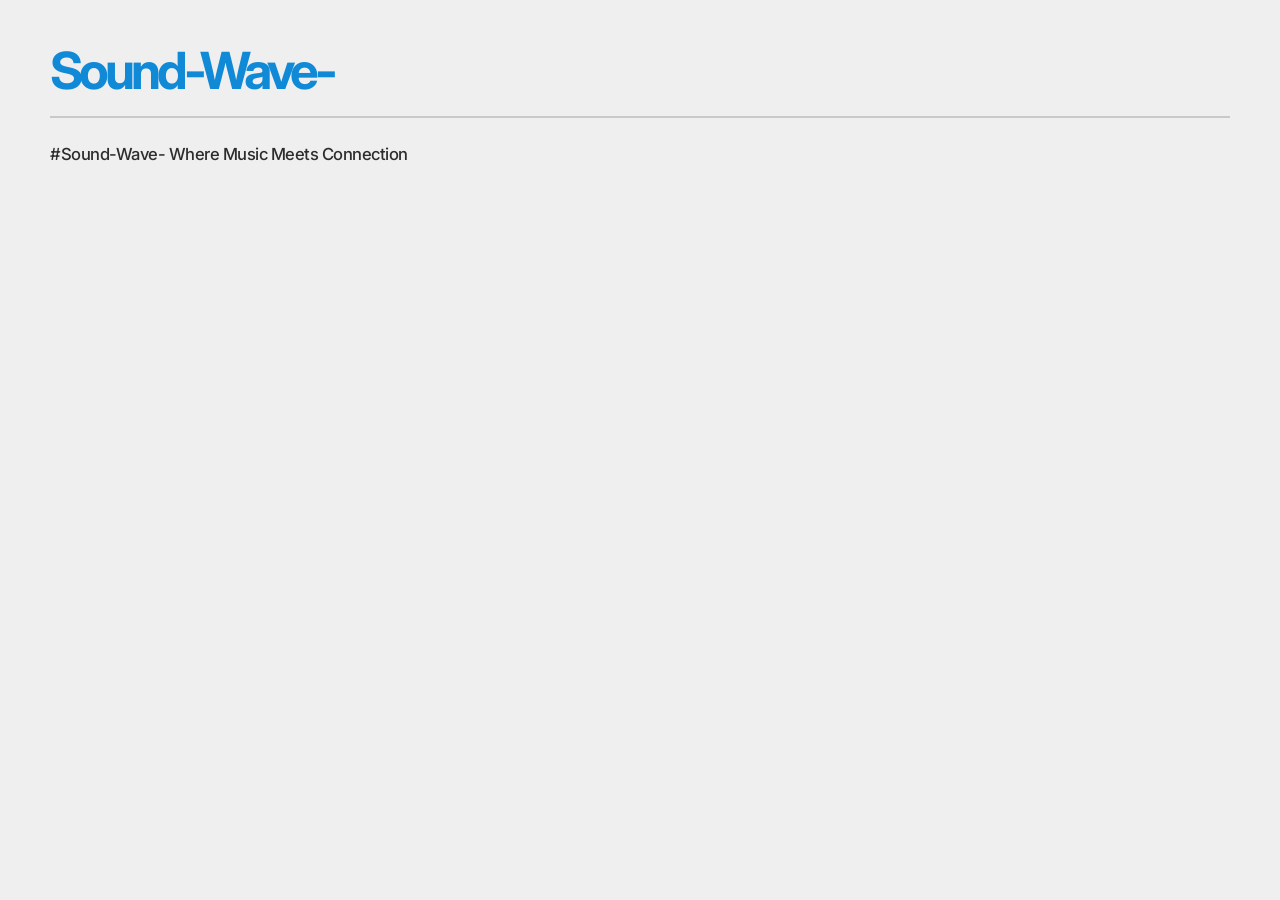
==== index.html @ d5a56439 "Initial Sound Wave site" ====
<!DOCTYPE html>
<html lang="en">
  <head>
    <meta charset="UTF-8" />
    <meta name="viewport" content="width=device-width, initial-scale=1.0" />
    <title>Sound Wave | Batches</title>
    <meta
      name="description"
      content="Sound Wave batches list."
    />
    <link rel="preconnect" href="https://fonts.googleapis.com" />
    <link rel="preconnect" href="https://fonts.gstatic.com" crossorigin />
    <link
      href="https://fonts.googleapis.com/css2?family=Inter:wght@400;500;600;700;800;900&display=swap"
      rel="stylesheet"
    />
    <link rel="stylesheet" href="styles.css" />
  </head>
  <body class="landing-body">
    <main class="landing-page">
      <h1 class="brand-title">Sound-Wave-</h1>
      <div class="brand-rule"></div>
      <p class="brand-tagline">#Sound-Wave- Where Music Meets Connection</p>
    </main>

    <script src="script.js"></script>
  </body>
</html>
---- styles.css ----
:root {
  --bg-1: #031e1d;
  --bg-2: #052b2a;
  --bg-3: #0b3634;
  --panel: rgba(10, 31, 29, 0.8);
  --panel-strong: rgba(12, 31, 31, 0.9);
  --panel-light: rgba(19, 46, 44, 0.98);
  --line: rgba(136, 177, 171, 0.16);
  --line-strong: rgba(136, 177, 171, 0.26);
  --text: #ebf6f3;
  --muted: rgba(201, 229, 224, 0.68);
  --green: #8ae6c7;
  --green-strong: #64ffc4;
  --green-soft: rgba(122, 240, 196, 0.12);
  --shadow: 0 24px 80px rgba(0, 0, 0, 0.28);
}

* {
  box-sizing: border-box;
}

html, body {
  margin: 0;
  height: 100%;
  background: #efefef;
  color: #111827;
  font-family: "Inter", sans-serif;
}

body {
  min-height: 100vh;
}

.landing-body {
  background: #efefef;
}

.landing-page {
  min-height: 100vh;
  padding: 42px 50px 0;
  background: #efefef;
}

.brand-title {
  margin: 0;
  font-size: clamp(2.3rem, 4vw, 4rem);
  line-height: 1.1;
  letter-spacing: -0.08em;
  color: #1089d6;
  font-weight: 700;
}

.brand-rule {
  margin-top: 18px;
  border-bottom: 2px solid rgba(28, 29, 30, 0.18);
  width: 100%;
}

.brand-tagline {
  margin: 26px 0 0;
  color: #2d2d2d;
  font-size: clamp(1rem, 1.3vw, 1.5rem);
  font-weight: 500;
  letter-spacing: -0.03em;
}

button, input {
  font: inherit;
}

.app-shell {
  display: grid;
  grid-template-columns: 280px 1fr;
  min-height: 100vh;
  background: linear-gradient(180deg, #04211f 0%, #08352f 100%);
}

.app-shell-no-sidebar {
  grid-template-columns: 1fr;
}

.sidebar {
  background: rgba(5, 23, 23, 0.9);
  border-right: 1px solid var(--line);
  padding: 18px 18px 24px;
}

.brand-wrap {
  display: flex;
  align-items: center;
  gap: 14px;
  padding: 10px 6px 18px;
}

.brand-mark {
  position: relative;
  width: 28px;
  height: 28px;
  border-radius: 8px;
  background: linear-gradient(135deg, rgba(122, 240, 196, 0.9), rgba(82, 208, 170, 0.8));
  box-shadow: inset 0 0 0 1px rgba(255,255,255,0.18);
}

.brand-mark::before {
  content: "";
  position: absolute;
  inset: 6px;
  border-radius: 50%;
  background: rgba(3, 30, 30, 0.8);
  box-shadow: inset 0 0 0 3px rgba(122, 240, 196, 0.9);
}

.brand-dot {
  position: absolute;
  width: 7px;
  height: 7px;
  border-radius: 50%;
  background: rgba(122, 240, 196, 0.9);
  top: 10px;
  left: 10px;
}

.brand-text {
  display: flex;
  flex-direction: column;
  gap: 1px;
}

.brand-name {
  font-size: clamp(1.3rem, 1.9vw, 2.1rem);
  font-weight: 800;
  letter-spacing: -0.08em;
  line-height: 1;
}

.brand-sub {
  color: rgba(221, 238, 235, 0.72);
  font-size: 0.64rem;
  text-transform: uppercase;
  letter-spacing: 0.2em;
}

.sidebar-nav {
  margin-top: 24px;
}

.nav-section {
  margin-bottom: 24px;
}

.nav-label,
.nav-section-label {
  color: rgba(188, 211, 208, 0.56);
  font-size: 0.7rem;
  letter-spacing: 0.26em;
  text-transform: uppercase;
  margin: 0 0 14px;
  font-weight: 700;
}

.nav-item {
  position: relative;
  display: flex;
  align-items: center;
  gap: 12px;
  width: 100%;
  padding: 12px 14px;
  border-radius: 10px;
  color: rgba(225, 239, 236, 0.75);
  text-decoration: none;
  font-weight: 600;
  margin-bottom: 8px;
}

.nav-item.active {
  background: rgba(106, 231, 190, 0.09);
  box-shadow: inset 0 0 0 1px rgba(118, 247, 193, 0.16);
  color: var(--text);
}

.nav-item.active::before {
  content: "";
  position: absolute;
  inset: 0;
  border-radius: 10px;
  background: linear-gradient(90deg, rgba(118, 247, 193, 0.1), transparent);
}

.nav-item span:not(.nav-icon) {
  position: relative;
  z-index: 1;
}

.nav-icon {
  position: relative;
  z-index: 1;
  width: 16px;
  height: 16px;
  display: inline-block;
  opacity: 0.9;
}

.dashboard-icon {
  border: 2px solid currentColor;
  border-radius: 4px;
  box-shadow: inset 0 0 0 2px rgba(255,255,255,0.04);
}

.material-icon {
  border: 2px solid currentColor;
  border-radius: 2px;
}

.material-icon::before {
  content: "";
  position: absolute;
  left: 3px;
  right: 3px;
  top: 4px;
  height: 2px;
  background: currentColor;
  box-shadow: 0 5px 0 currentColor, 0 10px 0 currentColor;
}

.timetable-icon {
  border: 2px solid currentColor;
  border-radius: 2px;
}

.timetable-icon::before,
.timetable-icon::after {
  content: "";
  position: absolute;
  background: currentColor;
  left: 3px;
  right: 3px;
  top: 3px;
  height: 2px;
  box-shadow: 0 5px 0 currentColor, 0 10px 0 currentColor;
}

.timetable-icon::after {
  left: 0;
  right: 0;
  top: 0;
  width: 2px;
  height: 16px;
  box-shadow: 6px 0 0 currentColor, 12px 0 0 currentColor;
}

.societies-icon {
  border-radius: 50%;
  border: 2px solid currentColor;
}

.societies-icon::before {
  content: "";
  position: absolute;
  inset: 4px 4px auto auto;
  width: 4px;
  height: 4px;
  border-radius: 50%;
  background: currentColor;
  box-shadow: -5px 0 0 currentColor, 0 -5px 0 currentColor, -5px -5px 0 currentColor;
}

.events-icon {
  border: 2px solid currentColor;
  border-radius: 50%;
}

.events-icon::before {
  content: "";
  position: absolute;
  width: 2px;
  height: 6px;
  background: currentColor;
  left: 7px;
  top: 1px;
  box-shadow: 0 0 0 0 currentColor;
}

.events-icon::after {
  content: "";
  position: absolute;
  width: 2px;
  height: 6px;
  background: currentColor;
  left: 8px;
  top: 8px;
  transform: rotate(45deg);
}

.nav-status {
  position: relative;
  z-index: 1;
  margin-left: auto;
  width: 9px;
  height: 9px;
  border-radius: 50%;
  background: radial-gradient(circle, #94ffcc, #67d3a8);
  box-shadow: 0 0 18px rgba(118, 247, 193, 0.8);
}

.batch-body {
  background: linear-gradient(180deg, #061f1d 0%, #0b2e2a 100%);
  color: #ebf6f3;
}

.batch-layout {
  display: grid;
  grid-template-columns: 220px minmax(0, 1.7fr) 280px;
  min-height: 100vh;
  background: linear-gradient(180deg, rgba(5, 26, 25, 0.92), rgba(7, 31, 29, 0.96));
}

.batch-sidebar {
  background: rgba(7, 29, 27, 0.88);
  border-right: 1px solid rgba(138, 230, 199, 0.16);
  padding: 18px 14px;
}

.side-nav {
  display: flex;
  flex-direction: column;
  gap: 10px;
  margin-top: 8px;
}

.nav-entry {
  display: flex;
  align-items: center;
  gap: 12px;
  padding: 12px 12px;
  border-radius: 10px;
  color: rgba(223, 239, 235, 0.72);
  text-decoration: none;
  font-weight: 600;
  font-size: 1.02rem;
}

.nav-entry.active {
  background: linear-gradient(90deg, rgba(122, 240, 196, 0.18), rgba(100, 255, 196, 0.1));
  border: 1px solid rgba(138, 230, 199, 0.22);
  color: #f2fff8;
  box-shadow: inset 0 0 0 1px rgba(138, 230, 199, 0.08);
}

.nav-icon {
  width: 18px;
  height: 18px;
  display: inline-block;
  position: relative;
  color: inherit;
}

.icon-overview,
.icon-attendance,
.icon-assignments,
.icon-announcements,
.icon-tests,
.icon-videos,
.icon-material {
  border: 2px solid currentColor;
}

.icon-overview {
  border-radius: 4px;
  background: linear-gradient(180deg, transparent 0 35%, currentColor 35% 100%);
}

.icon-attendance {
  border-radius: 4px;
}

.icon-attendance::before {
  content: "";
  position: absolute;
  inset: 3px 4px 4px 4px;
  border: 2px solid currentColor;
  border-radius: 2px;
}

.icon-assignments {
  border-radius: 3px;
}

.icon-assignments::before {
  content: "";
  position: absolute;
  left: 3px;
  right: 3px;
  top: 3px;
  height: 2px;
  background: currentColor;
  box-shadow: 0 5px 0 currentColor, 0 10px 0 currentColor;
}

.icon-announcements {
  border-radius: 4px;
}

.icon-announcements::before,
.icon-announcements::after {
  content: "";
  position: absolute;
  background: currentColor;
}

.icon-announcements::before {
  width: 2px;
  height: 10px;
  left: 6px;
  top: 4px;
}

.icon-announcements::after {
  width: 8px;
  height: 2px;
  left: 4px;
  top: 8px;
}

.icon-tests {
  border-radius: 50%;
}

.icon-tests::before {
  content: "";
  position: absolute;
  width: 7px;
  height: 7px;
  border-radius: 50%;
  top: 4px;
  left: 4px;
  border: 2px solid currentColor;
}

.icon-videos {
  border-radius: 3px;
}

.icon-videos::before {
  content: "";
  position: absolute;
  left: 4px;
  top: 4px;
  width: 0;
  height: 0;
  border-left: 8px solid currentColor;
  border-top: 5px solid transparent;
  border-bottom: 5px solid transparent;
}

.icon-material {
  border-radius: 3px;
}

.icon-material::before {
  content: "";
  position: absolute;
  left: 3px;
  right: 3px;
  top: 5px;
  height: 2px;
  background: currentColor;
  box-shadow: 0 5px 0 currentColor, 0 10px 0 currentColor;
}

.batch-main {
  padding: 18px 18px 0 18px;
}

.batch-overview-card,
.batch-schedule-card,
.panel-box {
  background: rgba(10, 31, 29, 0.82);
  border: 1px solid rgba(138, 230, 199, 0.15);
  border-radius: 14px;
  box-shadow: 0 18px 40px rgba(0, 0, 0, 0.18);
}

.batch-overview-card {
  padding: 20px 20px 10px;
  margin-bottom: 18px;
}

.batch-overview-card h1 {
  margin: 0 0 18px;
  font-size: clamp(2rem, 3vw, 3rem);
  letter-spacing: -0.06em;
  color: #f3fff9;
}

.meta-grid {
  display: grid;
  grid-template-columns: repeat(2, minmax(0, 1fr));
  gap: 22px 34px;
  padding-top: 8px;
}

.meta-item {
  display: flex;
  flex-direction: column;
  gap: 8px;
  color: rgba(217, 234, 230, 0.78);
}

.meta-item strong {
  color: #f5fff9;
  font-size: 1.05rem;
  font-weight: 600;
}

.meta-label {
  font-size: 0.8rem;
  color: rgba(176, 211, 202, 0.72);
}

.full-width {
  grid-column: 1 / -1;
}

.subject-tags {
  display: flex;
  flex-wrap: wrap;
  gap: 10px 12px;
  margin-top: 4px;
}

.subject-tags span {
  font-size: 0.68rem;
  letter-spacing: 0.12em;
  text-transform: uppercase;
  color: rgba(158, 223, 205, 0.9);
  font-weight: 700;
}

.batch-schedule-card {
  padding: 18px 20px 20px;
}

.batch-schedule-card h2 {
  margin: 0 0 18px;
  font-size: clamp(2rem, 2.4vw, 2.6rem);
  letter-spacing: -0.06em;
  color: #f3fff9;
}

.schedule-days {
  display: grid;
  grid-template-columns: repeat(7, minmax(0, 1fr));
  gap: 10px;
  margin-bottom: 18px;
  color: rgba(176, 211, 202, 0.72);
  font-size: 0.74rem;
  letter-spacing: 0.14em;
  text-transform: uppercase;
  font-weight: 700;
}

.schedule-days span {
  display: flex;
  justify-content: center;
  align-items: center;
  padding: 14px 8px;
  border-bottom: 2px solid transparent;
}

.schedule-days .active {
  color: #8ae6c7;
  border-color: #8ae6c7;
}

.schedule-grid {
  display: grid;
  grid-template-columns: repeat(5, minmax(0, 1fr));
  gap: 14px;
}

.session-card {
  background: rgba(16, 43, 40, 0.76);
  border: 1px solid rgba(138, 230, 199, 0.14);
  border-radius: 12px;
  padding: 16px 14px;
  min-height: 150px;
}

.session-subject {
  color: rgba(158, 223, 205, 0.9);
  font-size: 0.8rem;
  text-transform: uppercase;
  letter-spacing: 0.06em;
  font-weight: 700;
  margin-bottom: 10px;
}

.session-time {
  color: #eafaf4;
  font-size: 0.9rem;
  margin-bottom: 16px;
}

.teacher-badge {
  width: 34px;
  height: 34px;
  display: inline-flex;
  align-items: center;
  justify-content: center;
  border-radius: 50%;
  background: rgba(138, 230, 199, 0.18);
  color: #abefd0;
  font-weight: 700;
  font-size: 0.82rem;
  margin-right: 10px;
}

.teacher-name {
  display: inline-block;
  color: #f4fff8;
  font-weight: 600;
  font-size: 0.95rem;
}

.batch-side-panel {
  background: rgba(7, 24, 22, 0.72);
  border-left: 1px solid rgba(138, 230, 199, 0.14);
  padding: 20px 18px;
}

.panel-box {
  padding: 18px 16px;
  margin-bottom: 18px;
  background: rgba(255,255,255,0.18);
}

.panel-box h3 {
  margin: 0 0 16px;
  font-size: 1.1rem;
  color: #f2fff9;
}

.join-box {
  display: grid;
  gap: 12px;
}

.join-box p {
  margin: 0;
  color: rgba(210, 234, 228, 0.78);
  font-size: 0.9rem;
  line-height: 1.5;
}

.join-box button {
  width: 100%;
  border: 1px solid rgba(138, 230, 199, 0.2);
  background: linear-gradient(135deg, rgba(122, 240, 196, 0.2), rgba(95, 163, 138, 0.18));
  color: #eefef8;
  border-radius: 10px;
  padding: 12px 14px;
  font-weight: 700;
  font-size: 0.98rem;
  cursor: pointer;
}

.join-box button.secondary {
  background: rgba(12, 30, 27, 0.85);
}

.announcement-item {
  display: flex;
  align-items: center;
  gap: 12px;
  padding: 10px 0 8px;
  border-top: 1px solid rgba(111, 132, 150, 0.2);
}

.announcement-icon {
  width: 28px;
  height: 28px;
  border-radius: 8px;
  display: grid;
  place-items: center;
  background: rgba(79, 134, 255, 0.1);
  color: #3c6ad9;
}

.announcement-text {
  display: flex;
  flex-direction: column;
  gap: 4px;
  color: #3d536d;
}

.announcement-text strong {
  font-size: 0.78rem;
  letter-spacing: 0.04em;
}

.announcement-text span {
  font-size: 0.72rem;
  color: #68809b;
}

.view-all {
  display: inline-block;
  margin-top: 12px;
  color: #4080ff;
  text-decoration: none;
  font-weight: 700;
}

@media (max-width: 1100px) {
  .batch-layout {
    grid-template-columns: 200px 1fr;
  }

  .batch-side-panel {
    grid-column: 1 / -1;
    border-left: none;
    border-top: 1px solid rgba(90, 120, 145, 0.2);
  }
}

@media (max-width: 760px) {
  .batch-layout {
    grid-template-columns: 1fr;
  }

  .batch-sidebar {
    border-right: none;
    border-bottom: 1px solid rgba(90, 120, 145, 0.2);
  }

  .meta-grid,
  .schedule-grid {
    grid-template-columns: 1fr;
  }

  .schedule-days {
    grid-template-columns: repeat(2, minmax(0, 1fr));
  }
}

.batch-page {
  padding: 28px;
}

.batch-header {
  display: flex;
  align-items: center;
  justify-content: space-between;
  gap: 16px;
  margin-bottom: 24px;
}

.batch-header h1,
.detail-topbar h1 {
  margin: 0;
  font-size: clamp(2.2rem, 4vw, 3.4rem);
  letter-spacing: -0.07em;
}

.batch-top-actions {
  display: flex;
  gap: 12px;
}

.small-action {
  background: rgba(255, 255, 255, 0.02);
  color: var(--text);
  border: 1px solid var(--line-strong);
  border-radius: 10px;
  padding: 10px 14px;
  font-weight: 600;
  text-decoration: none;
}

.batch-grid {
  display: grid;
  grid-template-columns: repeat(3, minmax(0, 1fr));
  gap: 20px;
}

.batch-card {
  background: linear-gradient(180deg, rgba(11, 31, 31, 0.8), rgba(7, 21, 22, 0.96));
  border: 1px solid var(--line-strong);
  border-radius: 18px;
  padding: 22px 20px;
  box-shadow: var(--shadow);
  color: var(--text);
  text-decoration: none;
}

.batch-link:hover {
  transform: translateY(-2px);
  border-color: rgba(122, 240, 196, 0.28);
}

.batch-card h3 {
  margin: 0 0 10px;
  font-size: 1.35rem;
  letter-spacing: -0.04em;
}

.batch-meta {
  display: flex;
  justify-content: space-between;
  align-items: center;
  color: var(--muted);
  font-size: 0.8rem;
  letter-spacing: 0.08em;
  text-transform: uppercase;
  margin-bottom: 14px;
}

.batch-card p {
  margin: 0;
  color: var(--muted);
  line-height: 1.7;
}

.batch-pill {
  display: inline-block;
  padding: 7px 10px;
  margin-top: 16px;
  border-radius: 999px;
  background: rgba(122, 240, 196, 0.1);
  border: 1px solid rgba(122, 240, 196, 0.18);
  color: var(--green);
  font-size: 0.75rem;
  font-weight: 700;
  letter-spacing: 0.08em;
  text-transform: uppercase;
}

.batch-detail-page {
  padding: 28px;
}

.detail-topbar {
  display: flex;
  align-items: end;
  justify-content: space-between;
  gap: 16px;
  margin: 20px 0 24px;
}

.detail-eyebrow {
  margin: 0 0 8px;
  color: var(--muted);
  text-transform: uppercase;
  letter-spacing: 0.18em;
  font-size: 0.7rem;
  font-weight: 700;
}

.detail-grid {
  display: grid;
  grid-template-columns: repeat(2, minmax(0, 1fr));
  gap: 20px;
}

.detail-card {
  background: linear-gradient(180deg, rgba(11, 31, 31, 0.82), rgba(8, 22, 22, 0.96));
  border: 1px solid var(--line-strong);
  border-radius: 18px;
  padding: 22px 20px;
}

.detail-card.large {
  grid-column: span 2;
}

.detail-card h2 {
  margin: 0 0 14px;
  font-size: 1.5rem;
  letter-spacing: -0.05em;
}

.detail-card ul {
  margin: 0;
  padding-left: 1.2rem;
  color: var(--muted);
  display: grid;
  gap: 10px;
  line-height: 1.6;
}

@media (max-width: 760px) {
  .detail-grid {
    grid-template-columns: 1fr;
  }

  .detail-card.large {
    grid-column: span 1;
  }

  .detail-topbar {
    flex-direction: column;
    align-items: flex-start;
  }
  .batch-grid {
    grid-template-columns: 1fr;
  }

  .batch-header {
    flex-direction: column;
    align-items: flex-start;
  }
}

.main-panel {
  background: linear-gradient(180deg, rgba(7, 24, 23, 0.96), rgba(4, 15, 16, 0.98));
  padding: 18px 24px 30px 26px;
}

.list-panel {
  background: linear-gradient(180deg, rgba(4, 24, 22, 0.94), rgba(7, 31, 28, 0.96));
  color: #ecfdf5;
}

.topbar {
  display: grid;
  grid-template-columns: 1fr auto auto;
  align-items: center;
  gap: 14px;
  min-height: 70px;
  padding: 8px 6px 18px;
  border-bottom: 1px solid rgba(152, 190, 184, 0.12);
}

.topbar-spacer {
  min-height: 1px;
}

.header-actions {
  display: flex;
  align-items: center;
  justify-content: flex-end;
  gap: 14px;
  margin-right: 10px;
}

.header-action {
  color: rgba(228, 240, 238, 0.78);
  text-decoration: none;
  font-size: 0.9rem;
  font-weight: 500;
  padding: 8px 10px;
  border-radius: 10px;
  transition: background 0.2s ease, color 0.2s ease;
}

.header-action:hover {
  background: rgba(122, 240, 196, 0.08);
  color: var(--text);
}

.search-box {
  display: flex;
  align-items: center;
  justify-content: space-between;
  gap: 12px;
  width: min(100%, 400px);
  justify-self: end;
  padding: 12px 16px;
  border: 1px solid var(--line-strong);
  border-radius: 12px;
  background: rgba(8, 29, 28, 0.7);
  color: rgba(214, 231, 228, 0.7);
  font-size: 0.92rem;
}

.search-icon {
  font-size: 1.1rem;
  color: rgba(214, 231, 228, 0.8);
}

.search-box kbd {
  display: inline-flex;
  align-items: center;
  justify-content: center;
  min-width: 24px;
  height: 24px;
  padding: 0 7px;
  border-radius: 6px;
  border: 1px solid var(--line-strong);
  background: rgba(255,255,255,0.02);
  color: rgba(214, 231, 228, 0.7);
  font-size: 0.75rem;
  font-weight: 700;
}

.list-panel .search-box {
  background: rgba(255, 255, 255, 0.08);
  border: 1px solid rgba(138, 230, 199, 0.22);
  color: rgba(224, 245, 238, 0.8);
}

.list-panel .search-box kbd {
  background: rgba(255, 255, 255, 0.08);
  color: rgba(224, 245, 238, 0.8);
}

.list-panel .header-action {
  color: rgba(228, 244, 240, 0.85);
}

.list-panel .header-action:hover {
  color: #f3fff9;
  background: rgba(122, 240, 196, 0.08);
}

.batch-list-shell {
  padding-top: 18px;
}

.list-header-row {
  display: flex;
  align-items: center;
  justify-content: space-between;
  gap: 16px;
  margin-bottom: 14px;
  padding-right: 8px;
}

.list-header-row h2 {
  margin: 0;
  font-size: clamp(2.1rem, 2.5vw, 3rem);
  letter-spacing: -0.08em;
  color: #f3fff9;
}

.search-wrap {
  position: relative;
  width: min(100%, 310px);
}

.search-wrap input {
  width: 100%;
  min-height: 42px;
  border-radius: 10px;
  border: 1px solid rgba(138, 230, 199, 0.22);
  background: rgba(255,255,255,0.08);
  color: rgba(236, 252, 245, 0.9);
  padding: 0 42px 0 14px;
  font-size: 0.95rem;
}

.search-wrap input::placeholder {
  color: rgba(202, 230, 222, 0.8);
}

.mini-search {
  position: absolute;
  right: 12px;
  top: 50%;
  transform: translateY(-50%);
  color: #7288a1;
  font-size: 1.2rem;
}

.toggle-tabs {
  display: inline-flex;
  align-items: center;
  gap: 18px;
  margin-bottom: 18px;
  padding-bottom: 6px;
  border-bottom: 1px solid rgba(138, 230, 199, 0.2);
}

.tab {
  border: none;
  background: transparent;
  color: rgba(213, 236, 229, 0.72);
  font-size: 0.96rem;
  padding: 0 0 10px;
  position: relative;
  cursor: pointer;
  font-weight: 500;
}

.tab.active {
  color: #8ae6c7;
  font-weight: 700;
}

.tab.active::after {
  content: "";
  position: absolute;
  left: 0;
  right: 0;
  bottom: -7px;
  height: 3px;
  border-radius: 999px;
  background: #8ae6c7;
}

.batch-list-card {
  width: min(100%, 470px);
  min-height: 260px;
  background: rgba(10, 31, 29, 0.78);
  border: 1px solid rgba(138, 230, 199, 0.18);
  border-radius: 12px;
  padding: 18px 18px 16px;
  box-shadow: 0 10px 32px rgba(0, 0, 0, 0.12);
}

.batch-list-link {
  display: block;
  text-decoration: none;
  color: inherit;
  transition: transform 0.2s ease, border-color 0.2s ease, box-shadow 0.2s ease;
}

.batch-list-link:hover {
  transform: translateY(-1px);
  border-color: rgba(138, 230, 199, 0.35);
  box-shadow: 0 14px 36px rgba(0, 0, 0, 0.18);
}

.batch-list-card h3 {
  margin: 0;
  color: #f3fff9;
  font-size: clamp(1.7rem, 2.2vw, 2.5rem);
  letter-spacing: -0.07em;
  line-height: 1.18;
}

.batch-sub,
.batch-code {
  margin: 0;
  color: rgba(206, 224, 218, 0.8);
}

.batch-sub {
  margin-top: 10px;
  font-size: 0.9rem;
  text-transform: uppercase;
  letter-spacing: 0.05em;
}

.batch-code {
  margin-top: 8px;
  font-size: 1rem;
}

.batch-tags {
  display: flex;
  flex-wrap: wrap;
  gap: 8px 10px;
  margin-top: 16px;
}

.batch-tags span {
  background: rgba(122, 240, 196, 0.04);
  border: 1px solid rgba(138, 230, 199, 0.4);
  color: #b9f2dc;
  border-radius: 999px;
  padding: 5px 10px;
  font-size: 0.7rem;
  line-height: 1.4;
}

.batch-foot {
  margin-top: 24px;
  display: flex;
  align-items: center;
}

.avatar-stack {
  display: inline-flex;
  align-items: center;
}

.avatar {
  width: 38px;
  height: 38px;
  border-radius: 50%;
  display: grid;
  place-items: center;
  font-size: 0.7rem;
  font-weight: 800;
  color: white;
  border: 2px solid rgba(255,255,255,0.8);
}

.avatar-main {
  background: linear-gradient(135deg, #1d64d4, #2d8ae7);
  z-index: 1;
}

.avatar-badge {
  width: 30px;
  height: 30px;
  background: linear-gradient(135deg, #0c7fe8, #2244cf);
  position: relative;
  left: -8px;
  font-size: 0.62rem;
}

.data-footer {
  display: flex;
  align-items: center;
  justify-content: space-between;
  gap: 14px;
  margin-top: 28px;
  color: #5b728d;
}

.rows-wrap {
  display: inline-flex;
  align-items: center;
  gap: 10px;
}

.rows-wrap select {
  border: 1px solid rgba(138, 230, 199, 0.22);
  background: rgba(255,255,255,0.08);
  color: rgba(236, 252, 245, 0.9);
  border-radius: 8px;
  padding: 8px 12px;
}

.pager {
  display: flex;
  align-items: center;
  gap: 16px;
  margin-left: auto;
}

.pager-controls {
  display: flex;
  align-items: center;
  gap: 8px;
}

.pager-controls button {
  border: 1px solid rgba(138, 230, 199, 0.22);
  background: rgba(255,255,255,0.08);
  color: rgba(227, 246, 239, 0.8);
  border-radius: 8px;
  min-height: 38px;
  padding: 8px 12px;
  font-weight: 600;
}

.page-current-btn {
  background: linear-gradient(135deg, #2469e9, #2457d8) !important;
  color: white !important;
  border-color: #2e66d9 !important;
}

.quick-button {
  width: 38px;
  height: 38px;
  border-radius: 10px;
  border: 1px solid var(--line-strong);
  background: rgba(10, 32, 32, 0.8);
  color: rgba(234, 249, 246, 0.9);
  cursor: pointer;
}

.star-icon {
  font-size: 1.2rem;
}

.hero-panel {
  position: relative;
  display: grid;
  grid-template-columns: 1.5fr 0.75fr;
  gap: 2rem;
  min-height: 410px;
  margin-top: 28px;
  padding: 32px 30px 22px 32px;
  border-radius: 24px;
  background: linear-gradient(135deg, rgba(21, 56, 52, 0.82), rgba(11, 35, 33, 0.9));
  border: 1px solid rgba(145, 201, 194, 0.12);
  overflow: hidden;
}

.hero-panel::before {
  content: "";
  position: absolute;
  inset: 0;
  background: radial-gradient(circle at 20% 10%, rgba(117, 245, 197, 0.08), transparent 30%);
}

.hero-copy,
.hero-visual {
  position: relative;
  z-index: 1;
}

.hero-copy {
  display: flex;
  flex-direction: column;
  justify-content: center;
  padding-top: 10px;
}

.hero-copy h1 {
  margin: 0;
  font-size: clamp(3.2rem, 5vw, 6.3rem);
  line-height: 0.96;
  letter-spacing: -0.09em;
  font-weight: 800;
  max-width: 760px;
  color: rgba(246, 251, 249, 0.96);
}

.hero-copy h1 span {
  color: var(--green);
}

.hero-copy p {
  max-width: 770px;
  margin-top: 22px;
  color: var(--muted);
  font-size: 1.12rem;
  line-height: 1.6;
}

.cta-row {
  display: flex;
  gap: 18px;
  margin-top: 30px;
  flex-wrap: wrap;
}

.primary-btn,
.secondary-btn {
  border: none;
  border-radius: 12px;
  padding: 18px 24px;
  font-weight: 700;
  font-size: 1.05rem;
  cursor: pointer;
}

.primary-btn {
  background: linear-gradient(135deg, #8ce6ca, #6ce3c0);
  color: rgba(4, 29, 28, 0.9);
  box-shadow: 0 16px 28px rgba(107, 232, 192, 0.22);
}

.secondary-btn {
  background: rgba(255,255,255,0.02);
  color: rgba(239, 249, 247, 0.96);
  border: 1px solid rgba(180, 214, 209, 0.2);
}

.hero-visual {
  position: relative;
  display: flex;
  align-items: center;
  justify-content: center;
  min-height: 280px;
}

.orbital-ring {
  position: absolute;
  border: 2px solid rgba(128, 240, 203, 0.24);
  border-radius: 50%;
}

.ring-1 {
  width: 340px;
  height: 340px;
}

.ring-2 {
  width: 260px;
  height: 260px;
}

.ring-3 {
  width: 180px;
  height: 180px;
}

.orb-letter {
  position: relative;
  display: grid;
  place-items: center;
  width: 180px;
  height: 180px;
  border-radius: 50%;
  background: rgba(14, 44, 41, 0.18);
  color: rgba(130, 247, 202, 0.9);
  font-size: 9rem;
  font-weight: 700;
  letter-spacing: -0.08em;
  border: 2px solid rgba(128, 240, 203, 0.18);
  box-shadow: inset 0 0 0 16px rgba(0,0,0,0.08);
}

.spark {
  position: absolute;
  font-size: 1.8rem;
  color: rgba(136, 248, 206, 0.9);
  transform: translate(0, -18px);
}

.spark-1 {
  top: 36px;
  right: 76px;
}

.visual-label,
.visual-bottom {
  position: absolute;
  text-transform: uppercase;
  letter-spacing: 0.2em;
  color: rgba(207, 230, 224, 0.7);
  font-size: 0.68rem;
  font-weight: 700;
}

.visual-label {
  top: 28px;
  right: 8px;
}

.visual-bottom {
  bottom: 16px;
  left: 50%;
  transform: translateX(-50%);
}

.stats-grid {
  display: grid;
  grid-template-columns: repeat(4, minmax(0, 1fr));
  gap: 18px;
  margin-top: 26px;
}

.stat-card {
  display: flex;
  flex-direction: column;
  justify-content: center;
  min-height: 138px;
  padding: 18px 18px 16px;
  border-radius: 16px;
  background: linear-gradient(180deg, rgba(11, 31, 31, 0.82), rgba(6, 20, 21, 0.95));
  border: 1px solid rgba(130, 167, 162, 0.12);
  box-shadow: inset 0 0 0 1px rgba(122, 240, 196, 0.03);
}

.stat-number {
  font-size: clamp(2.5rem, 3vw, 3.8rem);
  line-height: 1;
  font-weight: 800;
  letter-spacing: -0.08em;
  color: var(--green-strong);
  margin-bottom: 10px;
}

.stat-label {
  text-transform: uppercase;
  color: rgba(204, 226, 223, 0.72);
  letter-spacing: 0.14em;
  font-size: 0.72rem;
  line-height: 1.4;
}

@media (max-width: 1100px) {
  .app-shell {
    grid-template-columns: 1fr;
  }

  .sidebar {
    border-right: none;
    border-bottom: 1px solid var(--line);
  }

  .main-panel {
    padding-top: 12px;
  }
}

@media (max-width: 760px) {
  .topbar {
    grid-template-columns: 1fr;
    gap: 10px;
  }

  .search-box {
    width: 100%;
    justify-self: stretch;
  }

  .hero-panel {
    grid-template-columns: 1fr;
    padding: 24px 18px 18px;
  }

  .hero-copy h1 {
    font-size: clamp(2.6rem, 12vw, 4.6rem);
  }

  .stats-grid {
    grid-template-columns: repeat(2, minmax(0, 1fr));
  }
}

@media (max-width: 500px) {
  .stats-grid {
    grid-template-columns: 1fr;
  }

  .sidebar {
    padding: 14px 12px 20px;
  }

  .main-panel {
    padding: 12px 12px 22px;
  }

  .brand-name {
    font-size: 1.1rem;
  }

  .nav-item {
    padding: 10px 12px;
  }
}
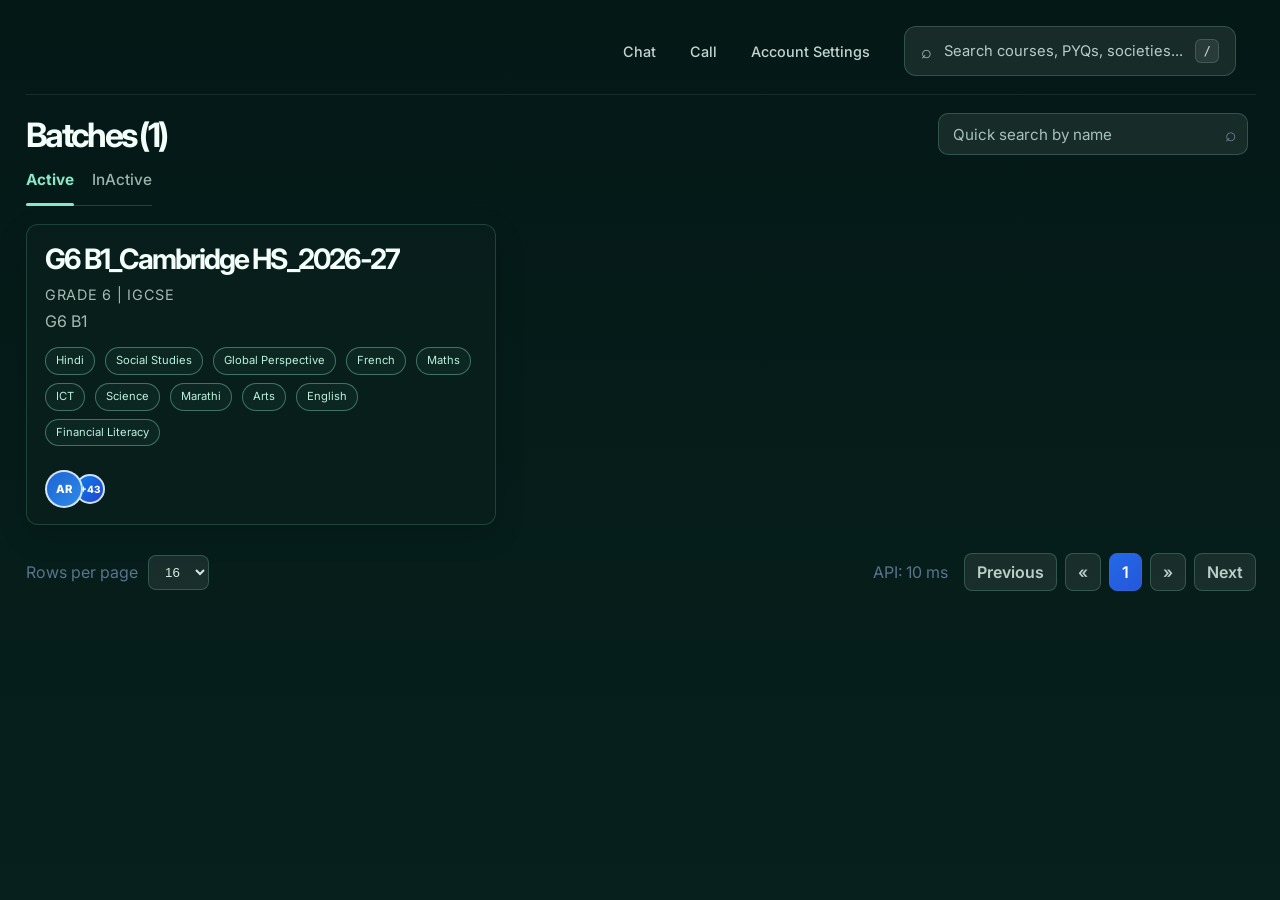
==== commit 999e02f1: "Restore green batch list homepage" ====
--- a/index.html
+++ b/index.html
@@ -16,12 +16,88 @@
     />
     <link rel="stylesheet" href="styles.css" />
   </head>
-  <body class="landing-body">
-    <main class="landing-page">
-      <h1 class="brand-title">Sound-Wave-</h1>
-      <div class="brand-rule"></div>
-      <p class="brand-tagline">#Sound-Wave- Where Music Meets Connection</p>
-    </main>
+  <body>
+    <div class="app-shell app-shell-no-sidebar">
+      <main class="main-panel list-panel">
+        <header class="topbar list-topbar">
+          <nav class="header-actions" aria-label="Primary actions">
+            <a href="#" class="header-action">Chat</a>
+            <a href="#" class="header-action">Call</a>
+            <a href="#" class="header-action">Account Settings</a>
+          </nav>
+
+          <div class="search-box">
+            <span class="search-icon" aria-hidden="true">⌕</span>
+            <span>Search courses, PYQs, societies...</span>
+            <kbd>/</kbd>
+          </div>
+        </header>
+
+        <section class="batch-list-shell" aria-label="Batch listing">
+          <div class="list-header-row">
+            <h2>Batches (1)</h2>
+            <div class="search-wrap">
+              <input type="text" aria-label="Quick search by name" placeholder="Quick search by name" />
+              <span class="mini-search">⌕</span>
+            </div>
+          </div>
+
+          <div class="toggle-tabs" aria-label="Batch status filters">
+            <button class="tab active" type="button">Active</button>
+            <button class="tab" type="button">InActive</button>
+          </div>
+
+          <a class="batch-list-card batch-list-link" href="batch.html" aria-label="Open batch G6 B1 Cambridge HS 2026-27">
+            <h3>G6 B1_Cambridge HS_2026-27</h3>
+            <p class="batch-sub">GRADE 6 | IGCSE</p>
+            <p class="batch-code">G6 B1</p>
+
+            <div class="batch-tags">
+              <span>Hindi</span>
+              <span>Social Studies</span>
+              <span>Global Perspective</span>
+              <span>French</span>
+              <span>Maths</span>
+              <span>ICT</span>
+              <span>Science</span>
+              <span>Marathi</span>
+              <span>Arts</span>
+              <span>English</span>
+              <span>Financial Literacy</span>
+            </div>
+
+            <div class="batch-foot">
+              <div class="avatar-stack">
+                <div class="avatar avatar-main">AR</div>
+                <div class="avatar avatar-badge">+43</div>
+              </div>
+            </div>
+          </a>
+
+          <div class="data-footer">
+            <div class="rows-wrap">
+              <span>Rows per page</span>
+              <select aria-label="Rows per page">
+                <option selected>16</option>
+                <option>32</option>
+                <option>64</option>
+              </select>
+            </div>
+
+            <div class="pager">
+              <span>API: 10 ms</span>
+              <div class="pager-controls">
+                <button type="button">Previous</button>
+                <button type="button" class="pager-arrow">«</button>
+                <button type="button" class="page-current-btn">1</button>
+                <button type="button" class="pager-arrow">»</button>
+                <button type="button">Next</button>
+              </div>
+            </div>
+          </div>
+        </section>
+      </main>
+    </div>
 
     <script src="script.js"></script>
   </body>
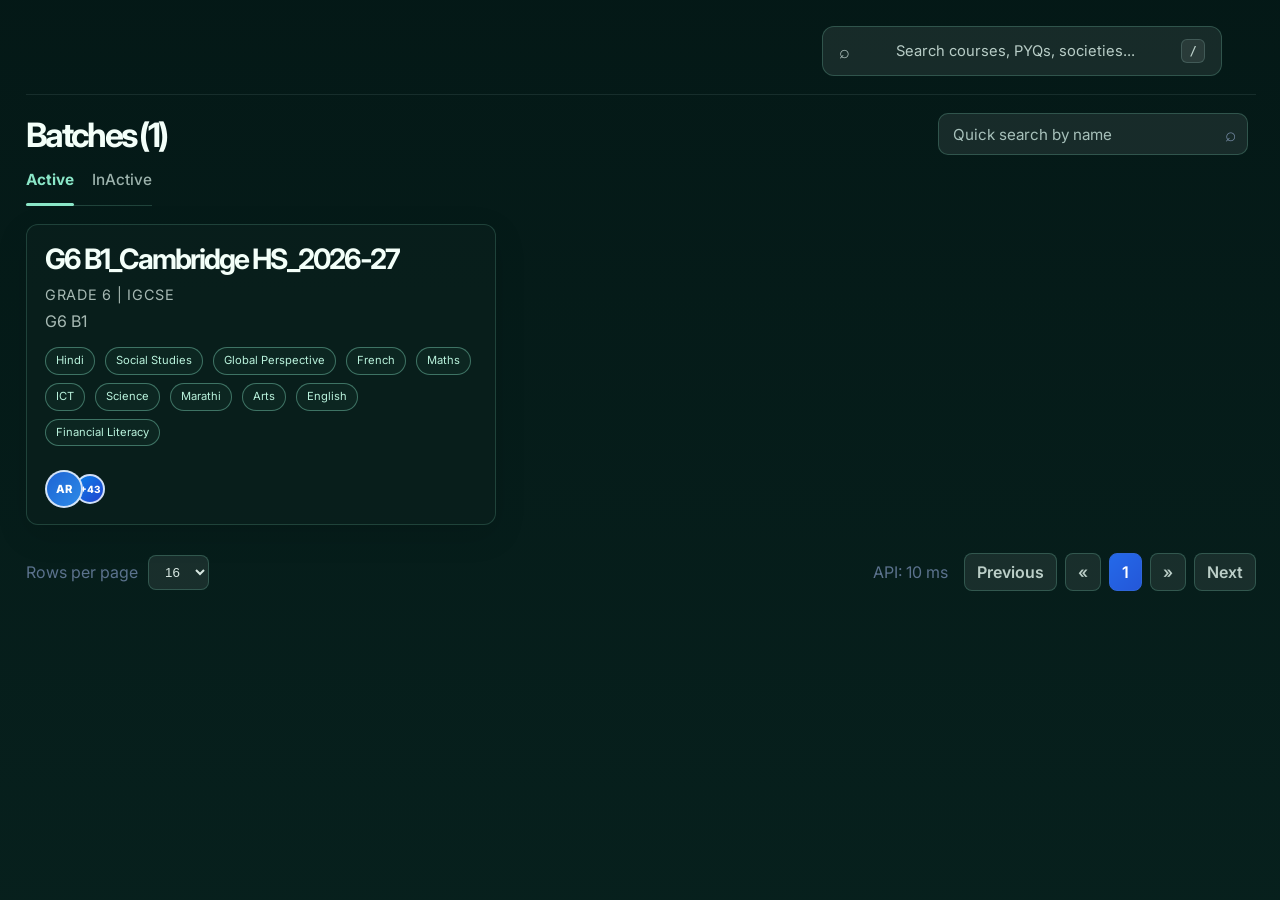
==== commit df51702e: "Hide action links on homepage" ====
--- a/index.html
+++ b/index.html
@@ -20,12 +20,6 @@
     <div class="app-shell app-shell-no-sidebar">
       <main class="main-panel list-panel">
         <header class="topbar list-topbar">
-          <nav class="header-actions" aria-label="Primary actions">
-            <a href="#" class="header-action">Chat</a>
-            <a href="#" class="header-action">Call</a>
-            <a href="#" class="header-action">Account Settings</a>
-          </nav>
-
           <div class="search-box">
             <span class="search-icon" aria-hidden="true">⌕</span>
             <span>Search courses, PYQs, societies...</span>
--- a/styles.css
+++ b/styles.css
@@ -471,6 +471,61 @@
   padding: 18px 18px 0 18px;
 }
 
+.batch-back-link {
+  display: inline-block;
+  margin-bottom: 14px;
+}
+
+.section-content-card {
+  min-height: 360px;
+}
+
+.section-content-card h1 {
+  margin: 0 0 8px;
+  color: #f3fff9;
+  font-size: clamp(1.7rem, 2.4vw, 2.4rem);
+}
+
+.section-context {
+  margin: 0 0 24px;
+  color: rgba(206, 224, 218, 0.8);
+}
+
+.section-empty-state {
+  min-height: 200px;
+  display: grid;
+  align-content: center;
+  justify-items: center;
+  gap: 8px;
+  padding: 24px;
+  border: 1px dashed rgba(138, 230, 199, 0.28);
+  border-radius: 10px;
+  color: rgba(201, 229, 224, 0.72);
+  text-align: center;
+}
+
+.section-empty-state strong {
+  color: #ebf6f3;
+}
+
+.announcement-card {
+  padding: 18px;
+  border: 1px solid rgba(138, 230, 199, 0.18);
+  border-radius: 10px;
+  background: rgba(138, 230, 199, 0.04);
+}
+
+.announcement-card h2 {
+  margin: 0 0 8px;
+  font-size: 1rem;
+  color: #f3fff9;
+}
+
+.announcement-card p {
+  margin: 0;
+  color: rgba(206, 224, 218, 0.8);
+}
+
 .batch-overview-card,
 .batch-schedule-card,
 .panel-box {
@@ -1527,3 +1582,62 @@
     padding: 10px 12px;
   }
 }
+
+.admin-password-dialog {
+  width: min(420px, calc(100vw - 32px));
+  padding: 24px;
+  color: #ebf6f3;
+  background: #092522;
+  border: 1px solid rgba(138, 230, 199, 0.3);
+  border-radius: 12px;
+  box-shadow: 0 24px 80px rgba(0, 0, 0, 0.45);
+}
+
+.admin-password-dialog::backdrop {
+  background: rgba(0, 12, 11, 0.72);
+}
+
+.admin-password-form {
+  display: grid;
+  gap: 14px;
+}
+
+.admin-password-form h2 {
+  margin: 0;
+  font-size: 1.25rem;
+}
+
+.admin-password-form label {
+  color: rgba(201, 229, 224, 0.85);
+  font-size: 0.9rem;
+}
+
+.admin-password-form input {
+  width: 100%;
+  padding: 11px 12px;
+  color: #ebf6f3;
+  background: rgba(0, 0, 0, 0.2);
+  border: 1px solid rgba(136, 177, 171, 0.35);
+  border-radius: 7px;
+}
+
+.admin-password-status {
+  margin: 0;
+  color: rgba(201, 229, 224, 0.72);
+  font-size: 0.85rem;
+}
+
+.admin-password-actions {
+  display: flex;
+  justify-content: flex-end;
+  gap: 10px;
+}
+
+.admin-password-actions button {
+  padding: 9px 13px;
+  color: #ebf6f3;
+  background: rgba(138, 230, 199, 0.1);
+  border: 1px solid rgba(138, 230, 199, 0.3);
+  border-radius: 7px;
+  cursor: pointer;
+}
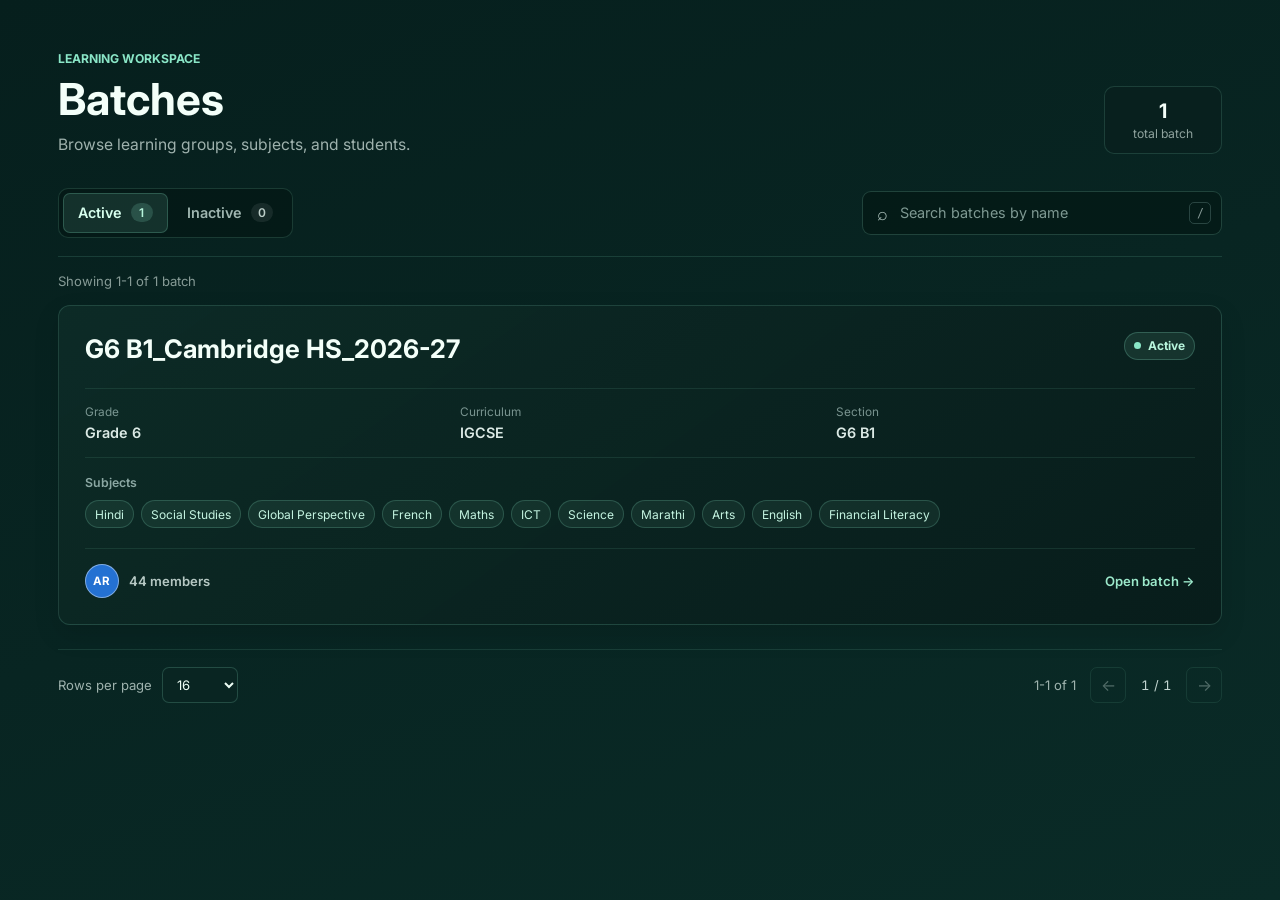
==== commit 73b0039a: "Improve batches dashboard experience" ====
--- a/index.html
+++ b/index.html
@@ -18,81 +18,110 @@
   </head>
   <body>
     <div class="app-shell app-shell-no-sidebar">
-      <main class="main-panel list-panel">
-        <header class="topbar list-topbar">
-          <div class="search-box">
-            <span class="search-icon" aria-hidden="true">⌕</span>
-            <span>Search courses, PYQs, societies...</span>
-            <kbd>/</kbd>
-          </div>
-        </header>
+      <main class="main-panel list-panel batches-page">
+        <section class="batch-list-shell" aria-labelledby="batches-title" data-batches-page>
+          <header class="batches-heading">
+            <div class="batches-heading-copy">
+              <p class="batches-eyebrow">Learning workspace</p>
+              <h1 id="batches-title">Batches</h1>
+              <p class="batches-description">Browse learning groups, subjects, and students.</p>
+            </div>
+            <div class="batches-total" aria-live="polite">
+              <strong data-total-batches>1</strong>
+              <span>total batch</span>
+            </div>
+          </header>
 
-        <section class="batch-list-shell" aria-label="Batch listing">
-          <div class="list-header-row">
-            <h2>Batches (1)</h2>
-            <div class="search-wrap">
-              <input type="text" aria-label="Quick search by name" placeholder="Quick search by name" />
-              <span class="mini-search">⌕</span>
+          <div class="batch-toolbar">
+            <div class="toggle-tabs" role="tablist" aria-label="Filter batches by status">
+              <button class="tab active" id="active-tab" type="button" role="tab" aria-selected="true" aria-controls="batch-results" tabindex="0" data-status="active">
+                <span>Active</span><span class="tab-count" data-count="active">1</span>
+              </button>
+              <button class="tab" id="inactive-tab" type="button" role="tab" aria-selected="false" aria-controls="batch-results" tabindex="-1" data-status="inactive">
+                <span>Inactive</span><span class="tab-count" data-count="inactive">0</span>
+              </button>
+            </div>
+
+            <div class="batch-search-field">
+              <label class="visually-hidden" for="batch-search">Search batches by name</label>
+              <span class="batch-search-icon" aria-hidden="true">⌕</span>
+              <input id="batch-search" type="text" placeholder="Search batches by name" autocomplete="off" />
+              <button class="clear-search" type="button" aria-label="Clear search" title="Clear search" hidden>&times;</button>
+              <kbd class="search-shortcut" aria-hidden="true">/</kbd>
             </div>
           </div>
 
-          <div class="toggle-tabs" aria-label="Batch status filters">
-            <button class="tab active" type="button">Active</button>
-            <button class="tab" type="button">InActive</button>
+          <p class="results-summary" id="batch-results-summary" aria-live="polite"></p>
+
+          <div class="batch-results" id="batch-results" role="tabpanel" aria-labelledby="active-tab" aria-busy="true">
+            <div class="batch-skeleton" aria-hidden="true">
+              <span class="skeleton-line skeleton-title"></span>
+              <span class="skeleton-line skeleton-meta"></span>
+              <span class="skeleton-line skeleton-meta-short"></span>
+              <div class="skeleton-badges"><i></i><i></i><i></i><i></i></div>
+              <span class="skeleton-line skeleton-footer"></span>
+            </div>
           </div>
 
-          <a class="batch-list-card batch-list-link" href="batch.html" aria-label="Open batch G6 B1 Cambridge HS 2026-27">
-            <h3>G6 B1_Cambridge HS_2026-27</h3>
-            <p class="batch-sub">GRADE 6 | IGCSE</p>
-            <p class="batch-code">G6 B1</p>
+          <div class="batch-empty-state" id="batch-empty-state" role="status" hidden>
+            <span class="empty-state-mark" aria-hidden="true">⌕</span>
+            <strong data-empty-title>No batches found</strong>
+            <p data-empty-description>Try a different search or status filter.</p>
+            <button class="reset-search" type="button" hidden>Clear search</button>
+          </div>
 
-            <div class="batch-tags">
-              <span>Hindi</span>
-              <span>Social Studies</span>
-              <span>Global Perspective</span>
-              <span>French</span>
-              <span>Maths</span>
-              <span>ICT</span>
-              <span>Science</span>
-              <span>Marathi</span>
-              <span>Arts</span>
-              <span>English</span>
-              <span>Financial Literacy</span>
-            </div>
+          <div class="batch-load-error" id="batch-load-error" role="alert" hidden>
+            <strong>We couldn’t load batches.</strong>
+            <p>Please try again.</p>
+            <button class="reset-search" type="button" data-retry>Retry</button>
+          </div>
 
-            <div class="batch-foot">
-              <div class="avatar-stack">
-                <div class="avatar avatar-main">AR</div>
-                <div class="avatar avatar-badge">+43</div>
+          <footer class="data-footer">
+            <label class="rows-wrap" for="rows-per-page">
+              <span>Rows per page</span>
+              <select id="rows-per-page">
+                <option value="8">8</option>
+                <option value="16" selected>16</option>
+                <option value="32">32</option>
+              </select>
+            </label>
+
+            <div class="pager">
+              <span class="pagination-summary" id="pagination-summary" aria-live="polite">0-0 of 0</span>
+              <div class="pager-controls" aria-label="Batch list pagination">
+                <button type="button" data-page="previous" aria-label="Previous page" title="Previous page" disabled>&larr;</button>
+                <span class="page-indicator" id="page-indicator" aria-current="page">1 / 1</span>
+                <button type="button" data-page="next" aria-label="Next page" title="Next page" disabled>&rarr;</button>
               </div>
             </div>
-          </a>
-
-          <div class="data-footer">
-            <div class="rows-wrap">
-              <span>Rows per page</span>
-              <select aria-label="Rows per page">
-                <option selected>16</option>
-                <option>32</option>
-                <option>64</option>
-              </select>
-            </div>
-
-            <div class="pager">
-              <span>API: 10 ms</span>
-              <div class="pager-controls">
-                <button type="button">Previous</button>
-                <button type="button" class="pager-arrow">«</button>
-                <button type="button" class="page-current-btn">1</button>
-                <button type="button" class="pager-arrow">»</button>
-                <button type="button">Next</button>
-              </div>
-            </div>
-          </div>
+          </footer>
         </section>
       </main>
     </div>
 
+    <template id="batch-card-template">
+      <a class="batch-list-card batch-list-link" href="batch.html">
+        <div class="batch-card-heading">
+          <h2 data-field="name"></h2>
+          <span class="batch-status-pill"><span class="batch-status-dot"></span><span data-field="status"></span></span>
+        </div>
+        <dl class="batch-metadata">
+          <div><dt>Grade</dt><dd data-field="grade"></dd></div>
+          <div><dt>Curriculum</dt><dd data-field="curriculum"></dd></div>
+          <div><dt>Section</dt><dd data-field="section"></dd></div>
+        </dl>
+        <div class="batch-subject-section">
+          <h3>Subjects</h3>
+          <div class="batch-tags" data-field="subjects"></div>
+        </div>
+        <div class="batch-foot">
+          <span class="teacher-avatar" data-field="teacher" aria-hidden="true"></span>
+          <span class="member-count" data-field="members"></span>
+          <span class="batch-card-open">Open batch <span aria-hidden="true">&rarr;</span></span>
+        </div>
+      </a>
+    </template>
+
     <script src="script.js"></script>
   </body>
 </html>
--- a/styles.css
+++ b/styles.css
@@ -1048,221 +1048,505 @@
   font-weight: 700;
 }
 
-.list-panel .search-box {
-  background: rgba(255, 255, 255, 0.08);
-  border: 1px solid rgba(138, 230, 199, 0.22);
-  color: rgba(224, 245, 238, 0.8);
-}
-
-.list-panel .search-box kbd {
-  background: rgba(255, 255, 255, 0.08);
-  color: rgba(224, 245, 238, 0.8);
-}
-
-.list-panel .header-action {
-  color: rgba(228, 244, 240, 0.85);
-}
-
-.list-panel .header-action:hover {
+.list-panel {
+  min-height: 100vh;
+  padding: clamp(24px, 4vw, 52px) clamp(18px, 4.5vw, 72px);
+  background: linear-gradient(160deg, #061f1d 0%, #0a2b27 100%);
+  color: #ecfdf5;
+}
+
+.batch-list-shell {
+  width: min(100%, 1240px);
+  margin: 0 auto;
+  padding: 0;
+}
+
+.batches-heading {
+  display: flex;
+  align-items: flex-end;
+  justify-content: space-between;
+  gap: 24px;
+  margin-bottom: 34px;
+}
+
+.batches-heading-copy {
+  min-width: 0;
+}
+
+.batches-eyebrow {
+  margin: 0 0 8px;
+  color: #8ae6c7;
+  font-size: 0.76rem;
+  font-weight: 700;
+  text-transform: uppercase;
+}
+
+.batches-heading h1 {
+  margin: 0;
   color: #f3fff9;
-  background: rgba(122, 240, 196, 0.08);
-}
-
-.batch-list-shell {
-  padding-top: 18px;
-}
-
-.list-header-row {
+  font-size: clamp(2rem, 4vw, 2.75rem);
+  line-height: 1.15;
+}
+
+.batches-description {
+  margin: 10px 0 0;
+  color: rgba(206, 224, 218, 0.76);
+  font-size: 0.98rem;
+}
+
+.batches-total {
+  display: grid;
+  gap: 3px;
+  flex: 0 0 auto;
+  min-width: 118px;
+  padding: 12px 16px;
+  border: 1px solid rgba(138, 230, 199, 0.16);
+  border-radius: 10px;
+  background: rgba(10, 31, 29, 0.56);
+  text-align: center;
+}
+
+.batches-total strong {
+  color: #f3fff9;
+  font-size: 1.25rem;
+}
+
+.batches-total span {
+  color: rgba(206, 224, 218, 0.68);
+  font-size: 0.76rem;
+}
+
+.batch-toolbar {
   display: flex;
   align-items: center;
   justify-content: space-between;
-  gap: 16px;
-  margin-bottom: 14px;
-  padding-right: 8px;
-}
-
-.list-header-row h2 {
-  margin: 0;
-  font-size: clamp(2.1rem, 2.5vw, 3rem);
-  letter-spacing: -0.08em;
-  color: #f3fff9;
-}
-
-.search-wrap {
-  position: relative;
-  width: min(100%, 310px);
-}
-
-.search-wrap input {
-  width: 100%;
-  min-height: 42px;
-  border-radius: 10px;
-  border: 1px solid rgba(138, 230, 199, 0.22);
-  background: rgba(255,255,255,0.08);
-  color: rgba(236, 252, 245, 0.9);
-  padding: 0 42px 0 14px;
-  font-size: 0.95rem;
-}
-
-.search-wrap input::placeholder {
-  color: rgba(202, 230, 222, 0.8);
-}
-
-.mini-search {
-  position: absolute;
-  right: 12px;
-  top: 50%;
-  transform: translateY(-50%);
-  color: #7288a1;
-  font-size: 1.2rem;
+  gap: 18px;
+  padding-bottom: 18px;
+  border-bottom: 1px solid rgba(138, 230, 199, 0.14);
 }
 
 .toggle-tabs {
   display: inline-flex;
   align-items: center;
-  gap: 18px;
-  margin-bottom: 18px;
-  padding-bottom: 6px;
-  border-bottom: 1px solid rgba(138, 230, 199, 0.2);
+  gap: 4px;
+  padding: 4px;
+  border: 1px solid rgba(138, 230, 199, 0.16);
+  border-radius: 10px;
+  background: rgba(4, 22, 20, 0.64);
 }
 
 .tab {
-  border: none;
+  display: inline-flex;
+  align-items: center;
+  justify-content: center;
+  gap: 9px;
+  min-height: 40px;
+  padding: 0 14px;
+  border: 1px solid transparent;
+  border-radius: 7px;
   background: transparent;
-  color: rgba(213, 236, 229, 0.72);
-  font-size: 0.96rem;
-  padding: 0 0 10px;
+  color: rgba(213, 236, 229, 0.74);
+  font: inherit;
+  font-size: 0.9rem;
+  font-weight: 600;
+  cursor: pointer;
+}
+
+.tab.active {
+  border-color: rgba(138, 230, 199, 0.22);
+  background: rgba(138, 230, 199, 0.12);
+  color: #d7ffee;
+}
+
+.tab-count {
+  min-width: 22px;
+  padding: 2px 6px;
+  border-radius: 999px;
+  background: rgba(255, 255, 255, 0.08);
+  color: rgba(225, 241, 236, 0.82);
+  font-size: 0.75rem;
+  text-align: center;
+}
+
+.tab.active .tab-count {
+  background: rgba(138, 230, 199, 0.18);
+  color: #b7f5dc;
+}
+
+.batch-search-field {
   position: relative;
+  display: flex;
+  align-items: center;
+  width: min(100%, 360px);
+  min-height: 44px;
+  padding: 0 10px 0 14px;
+  border: 1px solid rgba(138, 230, 199, 0.2);
+  border-radius: 9px;
+  background: rgba(4, 22, 20, 0.64);
+  color: rgba(224, 245, 238, 0.78);
+}
+
+.batch-search-field:focus-within {
+  border-color: rgba(138, 230, 199, 0.7);
+  box-shadow: 0 0 0 3px rgba(138, 230, 199, 0.1);
+}
+
+.batch-search-icon {
+  flex: 0 0 auto;
+  margin-right: 10px;
+  font-size: 1.15rem;
+}
+
+.batch-search-field input {
+  width: 100%;
+  min-width: 0;
+  height: 42px;
+  border: 0;
+  outline: 0;
+  background: transparent;
+  color: #f3fff9;
+  font: inherit;
+  font-size: 0.9rem;
+}
+
+.batch-search-field input::placeholder {
+  color: rgba(202, 230, 222, 0.62);
+}
+
+.clear-search {
+  flex: 0 0 auto;
+  width: 30px;
+  height: 30px;
+  border: 0;
+  border-radius: 6px;
+  background: transparent;
+  color: rgba(224, 245, 238, 0.8);
+  font-size: 1.1rem;
   cursor: pointer;
-  font-weight: 500;
-}
-
-.tab.active {
-  color: #8ae6c7;
-  font-weight: 700;
-}
-
-.tab.active::after {
-  content: "";
+}
+
+.search-shortcut {
+  flex: 0 0 auto;
+  min-width: 22px;
+  padding: 3px 6px;
+  border: 1px solid rgba(136, 177, 171, 0.28);
+  border-radius: 5px;
+  color: rgba(214, 231, 228, 0.62);
+  font-size: 0.72rem;
+  text-align: center;
+}
+
+.visually-hidden {
   position: absolute;
-  left: 0;
-  right: 0;
-  bottom: -7px;
-  height: 3px;
-  border-radius: 999px;
-  background: #8ae6c7;
+  width: 1px;
+  height: 1px;
+  padding: 0;
+  margin: -1px;
+  overflow: hidden;
+  clip: rect(0, 0, 0, 0);
+  white-space: nowrap;
+  border: 0;
+}
+
+.results-summary {
+  min-height: 20px;
+  margin: 16px 0 12px;
+  color: rgba(206, 224, 218, 0.64);
+  font-size: 0.82rem;
+}
+
+.batch-results {
+  display: grid;
+  grid-template-columns: repeat(auto-fit, minmax(min(100%, 520px), 1fr));
+  gap: 16px;
+  align-items: start;
 }
 
 .batch-list-card {
-  width: min(100%, 470px);
-  min-height: 260px;
-  background: rgba(10, 31, 29, 0.78);
-  border: 1px solid rgba(138, 230, 199, 0.18);
+  min-width: 0;
+  padding: clamp(18px, 2.5vw, 26px);
+  border: 1px solid rgba(138, 230, 199, 0.17);
   border-radius: 12px;
-  padding: 18px 18px 16px;
-  box-shadow: 0 10px 32px rgba(0, 0, 0, 0.12);
+  background: linear-gradient(145deg, rgba(13, 43, 39, 0.94), rgba(8, 29, 27, 0.96));
+  color: inherit;
+  box-shadow: 0 10px 26px rgba(0, 0, 0, 0.12);
 }
 
 .batch-list-link {
   display: block;
   text-decoration: none;
-  color: inherit;
-  transition: transform 0.2s ease, border-color 0.2s ease, box-shadow 0.2s ease;
+  transition: border-color 150ms ease, background-color 150ms ease, transform 150ms ease;
 }
 
 .batch-list-link:hover {
-  transform: translateY(-1px);
-  border-color: rgba(138, 230, 199, 0.35);
-  box-shadow: 0 14px 36px rgba(0, 0, 0, 0.18);
-}
-
-.batch-list-card h3 {
+  transform: translateY(-2px);
+  border-color: rgba(138, 230, 199, 0.4);
+  background: linear-gradient(145deg, rgba(15, 50, 45, 0.98), rgba(8, 29, 27, 0.98));
+}
+
+.batch-card-heading {
+  display: flex;
+  align-items: flex-start;
+  justify-content: space-between;
+  gap: 14px;
+}
+
+.batch-card-heading h2 {
+  min-width: 0;
   margin: 0;
   color: #f3fff9;
-  font-size: clamp(1.7rem, 2.2vw, 2.5rem);
-  letter-spacing: -0.07em;
-  line-height: 1.18;
-}
-
-.batch-sub,
-.batch-code {
+  font-size: clamp(1.25rem, 2vw, 1.7rem);
+  line-height: 1.35;
+  overflow-wrap: anywhere;
+}
+
+.batch-status-pill {
+  display: inline-flex;
+  align-items: center;
+  gap: 7px;
+  flex: 0 0 auto;
+  min-height: 28px;
+  padding: 4px 9px;
+  border: 1px solid rgba(138, 230, 199, 0.24);
+  border-radius: 999px;
+  background: rgba(138, 230, 199, 0.1);
+  color: #b7f5dc;
+  font-size: 0.75rem;
+  font-weight: 700;
+}
+
+.batch-status-pill[data-status="inactive"] {
+  border-color: rgba(199, 211, 207, 0.2);
+  background: rgba(199, 211, 207, 0.08);
+  color: rgba(223, 231, 228, 0.74);
+}
+
+.batch-status-dot {
+  width: 7px;
+  height: 7px;
+  border-radius: 50%;
+  background: #8ae6c7;
+}
+
+.batch-status-pill[data-status="inactive"] .batch-status-dot {
+  background: #9aa9a5;
+}
+
+.batch-metadata {
+  display: grid;
+  grid-template-columns: repeat(3, minmax(0, 1fr));
+  gap: 16px;
+  margin: 22px 0 0;
+  padding: 16px 0;
+  border-top: 1px solid rgba(138, 230, 199, 0.1);
+  border-bottom: 1px solid rgba(138, 230, 199, 0.1);
+}
+
+.batch-metadata div {
+  min-width: 0;
+}
+
+.batch-metadata dt {
+  margin-bottom: 5px;
+  color: rgba(201, 229, 224, 0.58);
+  font-size: 0.74rem;
+}
+
+.batch-metadata dd {
   margin: 0;
-  color: rgba(206, 224, 218, 0.8);
-}
-
-.batch-sub {
-  margin-top: 10px;
+  color: rgba(238, 251, 246, 0.92);
   font-size: 0.9rem;
-  text-transform: uppercase;
-  letter-spacing: 0.05em;
-}
-
-.batch-code {
-  margin-top: 8px;
+  font-weight: 600;
+  overflow-wrap: anywhere;
+}
+
+.batch-subject-section {
+  margin-top: 17px;
+}
+
+.batch-subject-section h3 {
+  margin: 0 0 10px;
+  color: rgba(201, 229, 224, 0.68);
+  font-size: 0.77rem;
+  font-weight: 600;
+}
+
+.batch-tags {
+  display: flex;
+  flex-wrap: wrap;
+  gap: 7px;
+}
+
+.batch-tags span {
+  display: inline-flex;
+  align-items: center;
+  min-height: 28px;
+  padding: 4px 9px;
+  border: 1px solid rgba(138, 230, 199, 0.2);
+  border-radius: 999px;
+  background: rgba(138, 230, 199, 0.07);
+  color: #c4f4e1;
+  font-size: 0.75rem;
+  line-height: 1.25;
+}
+
+.batch-foot {
+  display: flex;
+  align-items: center;
+  gap: 10px;
+  margin-top: 20px;
+  padding-top: 15px;
+  border-top: 1px solid rgba(138, 230, 199, 0.1);
+}
+
+.teacher-avatar {
+  display: grid;
+  place-items: center;
+  width: 34px;
+  height: 34px;
+  border: 1px solid rgba(255, 255, 255, 0.42);
+  border-radius: 50%;
+  background: #2471d2;
+  color: #fff;
+  font-size: 0.72rem;
+  font-weight: 700;
+}
+
+.member-count {
+  color: rgba(225, 241, 236, 0.8);
+  font-size: 0.82rem;
+  font-weight: 600;
+}
+
+.batch-card-open {
+  margin-left: auto;
+  color: #9ce9cb;
+  font-size: 0.82rem;
+  font-weight: 600;
+}
+
+.batch-empty-state,
+.batch-load-error {
+  display: grid;
+  justify-items: center;
+  gap: 9px;
+  min-height: 250px;
+  padding: 32px 20px;
+  border: 1px dashed rgba(138, 230, 199, 0.2);
+  border-radius: 12px;
+  color: rgba(206, 224, 218, 0.72);
+  text-align: center;
+}
+
+.batch-empty-state[hidden],
+.batch-load-error[hidden],
+.batch-results[hidden],
+.data-footer[hidden] {
+  display: none;
+}
+
+.empty-state-mark {
+  display: grid;
+  place-items: center;
+  width: 44px;
+  height: 44px;
+  border: 1px solid rgba(138, 230, 199, 0.2);
+  border-radius: 50%;
+  color: #9ce9cb;
+  font-size: 1.4rem;
+}
+
+.batch-empty-state strong,
+.batch-load-error strong {
+  color: #f3fff9;
   font-size: 1rem;
 }
 
-.batch-tags {
+.batch-empty-state p,
+.batch-load-error p {
+  margin: 0;
+  font-size: 0.88rem;
+}
+
+.reset-search {
+  min-height: 38px;
+  margin-top: 5px;
+  padding: 0 13px;
+  border: 1px solid rgba(138, 230, 199, 0.28);
+  border-radius: 7px;
+  background: rgba(138, 230, 199, 0.08);
+  color: #d7ffee;
+  font: inherit;
+  font-size: 0.84rem;
+  font-weight: 600;
+  cursor: pointer;
+}
+
+.batch-skeleton {
+  display: grid;
+  align-content: start;
+  gap: 16px;
+  min-height: 300px;
+  padding: clamp(18px, 2.5vw, 26px);
+  border: 1px solid rgba(138, 230, 199, 0.12);
+  border-radius: 12px;
+  background: rgba(10, 31, 29, 0.7);
+}
+
+.skeleton-line,
+.skeleton-badges i {
+  display: block;
+  border-radius: 6px;
+  background: rgba(195, 222, 214, 0.1);
+}
+
+.skeleton-title {
+  width: 58%;
+  height: 28px;
+}
+
+.skeleton-meta {
+  width: 78%;
+  height: 17px;
+}
+
+.skeleton-meta-short {
+  width: 46%;
+  height: 17px;
+}
+
+.skeleton-badges {
   display: flex;
   flex-wrap: wrap;
-  gap: 8px 10px;
-  margin-top: 16px;
-}
-
-.batch-tags span {
-  background: rgba(122, 240, 196, 0.04);
-  border: 1px solid rgba(138, 230, 199, 0.4);
-  color: #b9f2dc;
-  border-radius: 999px;
-  padding: 5px 10px;
-  font-size: 0.7rem;
-  line-height: 1.4;
-}
-
-.batch-foot {
+  gap: 8px;
+  margin-top: 5px;
+}
+
+.skeleton-badges i {
+  width: 82px;
+  height: 28px;
+}
+
+.skeleton-badges i:nth-child(2) {
+  width: 115px;
+}
+
+.skeleton-footer {
+  width: 34%;
+  height: 34px;
+  margin-top: auto;
+}
+
+.data-footer {
+  display: flex;
+  align-items: center;
+  justify-content: space-between;
+  gap: 16px;
   margin-top: 24px;
-  display: flex;
-  align-items: center;
-}
-
-.avatar-stack {
-  display: inline-flex;
-  align-items: center;
-}
-
-.avatar {
-  width: 38px;
-  height: 38px;
-  border-radius: 50%;
-  display: grid;
-  place-items: center;
-  font-size: 0.7rem;
-  font-weight: 800;
-  color: white;
-  border: 2px solid rgba(255,255,255,0.8);
-}
-
-.avatar-main {
-  background: linear-gradient(135deg, #1d64d4, #2d8ae7);
-  z-index: 1;
-}
-
-.avatar-badge {
-  width: 30px;
-  height: 30px;
-  background: linear-gradient(135deg, #0c7fe8, #2244cf);
-  position: relative;
-  left: -8px;
-  font-size: 0.62rem;
-}
-
-.data-footer {
-  display: flex;
-  align-items: center;
-  justify-content: space-between;
-  gap: 14px;
-  margin-top: 28px;
-  color: #5b728d;
+  padding-top: 17px;
+  border-top: 1px solid rgba(138, 230, 199, 0.12);
+  color: rgba(206, 224, 218, 0.76);
+  font-size: 0.82rem;
 }
 
 .rows-wrap {
@@ -1272,40 +1556,133 @@
 }
 
 .rows-wrap select {
+  min-height: 36px;
+  padding: 0 28px 0 10px;
+  border: 1px solid rgba(138, 230, 199, 0.2);
+  border-radius: 7px;
+  background: #092522;
+  color: #ecfdf5;
+  font: inherit;
+}
+
+.pager {
+  display: flex;
+  align-items: center;
+  gap: 14px;
+}
+
+.pager-controls {
+  display: inline-flex;
+  align-items: center;
+  gap: 8px;
+}
+
+.pager-controls button {
+  display: grid;
+  place-items: center;
+  width: 36px;
+  height: 36px;
   border: 1px solid rgba(138, 230, 199, 0.22);
-  background: rgba(255,255,255,0.08);
-  color: rgba(236, 252, 245, 0.9);
-  border-radius: 8px;
-  padding: 8px 12px;
-}
-
-.pager {
-  display: flex;
-  align-items: center;
-  gap: 16px;
-  margin-left: auto;
-}
-
-.pager-controls {
-  display: flex;
-  align-items: center;
-  gap: 8px;
-}
-
-.pager-controls button {
-  border: 1px solid rgba(138, 230, 199, 0.22);
-  background: rgba(255,255,255,0.08);
-  color: rgba(227, 246, 239, 0.8);
-  border-radius: 8px;
-  min-height: 38px;
-  padding: 8px 12px;
-  font-weight: 600;
-}
-
-.page-current-btn {
-  background: linear-gradient(135deg, #2469e9, #2457d8) !important;
-  color: white !important;
-  border-color: #2e66d9 !important;
+  border-radius: 7px;
+  background: rgba(138, 230, 199, 0.06);
+  color: #d7ffee;
+  font: inherit;
+  font-size: 1rem;
+  cursor: pointer;
+}
+
+.pager-controls button:disabled {
+  border-color: rgba(138, 230, 199, 0.1);
+  background: transparent;
+  color: rgba(206, 224, 218, 0.36);
+  cursor: not-allowed;
+}
+
+.page-indicator {
+  min-width: 44px;
+  color: rgba(225, 241, 236, 0.86);
+  font-variant-numeric: tabular-nums;
+  text-align: center;
+}
+
+.batches-page :is(a, button, input, select):focus-visible {
+  outline: 2px solid #9ce9cb;
+  outline-offset: 3px;
+}
+
+@media (max-width: 760px) {
+  .list-panel {
+    padding: 28px 20px;
+  }
+
+  .batches-heading {
+    margin-bottom: 24px;
+  }
+
+  .batch-toolbar {
+    align-items: stretch;
+    flex-direction: column-reverse;
+  }
+
+  .batch-search-field {
+    width: 100%;
+  }
+}
+
+@media (max-width: 540px) {
+  .list-panel {
+    padding: 22px 14px;
+  }
+
+  .batches-heading {
+    align-items: flex-start;
+    flex-direction: column;
+    gap: 16px;
+  }
+
+  .batches-total {
+    display: flex;
+    align-items: baseline;
+    gap: 7px;
+    padding: 7px 11px;
+  }
+
+  .batches-total strong {
+    font-size: 1rem;
+  }
+
+  .toggle-tabs {
+    width: 100%;
+  }
+
+  .tab {
+    flex: 1;
+  }
+
+  .batch-card-heading {
+    flex-direction: column;
+    align-items: flex-start;
+  }
+
+  .batch-metadata {
+    grid-template-columns: repeat(2, minmax(0, 1fr));
+    gap: 14px;
+  }
+
+  .batch-card-open {
+    display: none;
+  }
+
+  .data-footer,
+  .pager {
+    align-items: flex-start;
+    flex-direction: column;
+  }
+
+  .pager {
+    width: 100%;
+    justify-content: space-between;
+  }
 }
 
 .quick-button {
@@ -1531,7 +1908,7 @@
     border-bottom: 1px solid var(--line);
   }
 
-  .main-panel {
+  .main-panel:not(.list-panel) {
     padding-top: 12px;
   }
 }
@@ -1570,7 +1947,7 @@
     padding: 14px 12px 20px;
   }
 
-  .main-panel {
+  .main-panel:not(.list-panel) {
     padding: 12px 12px 22px;
   }
 
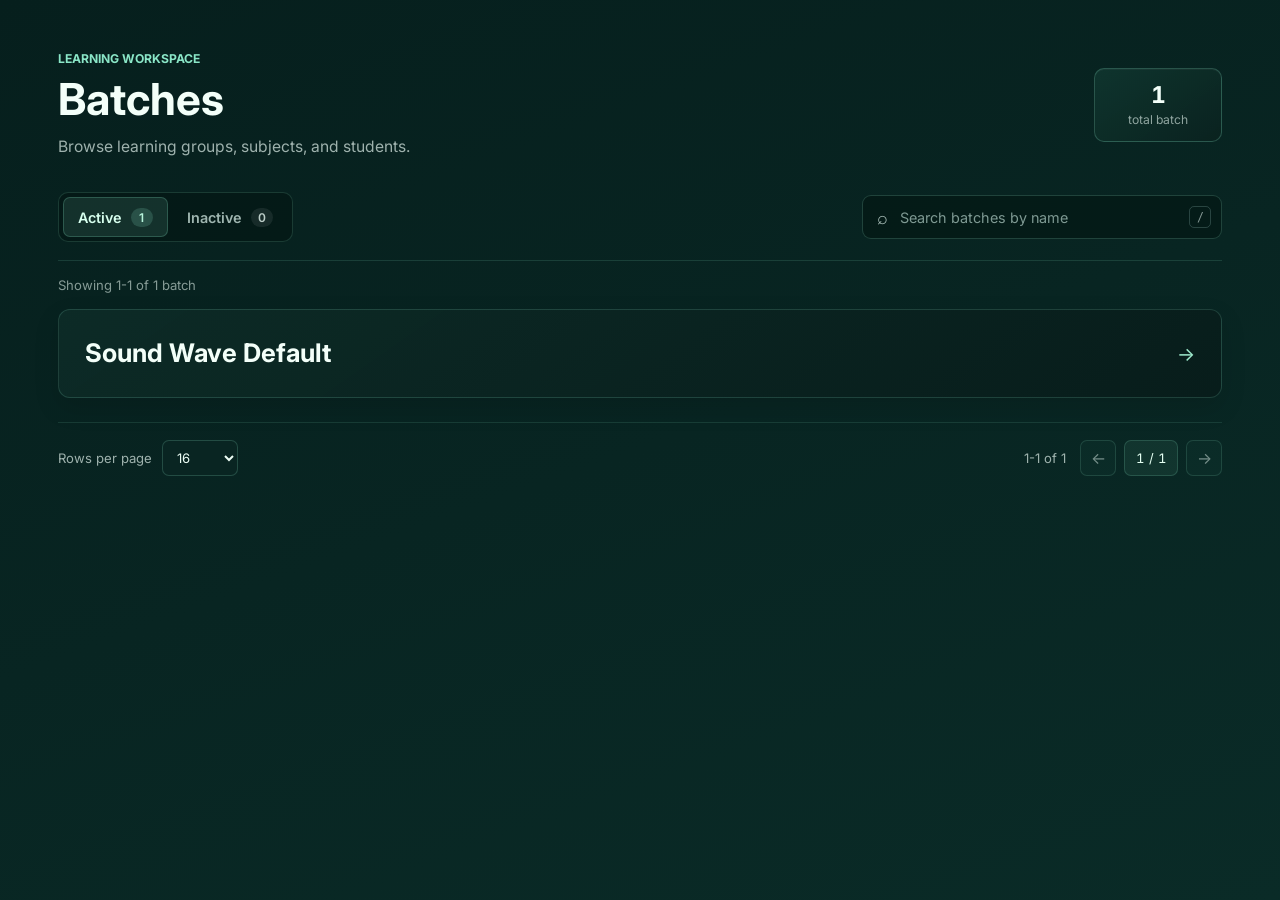
==== commit 253b4836: "Polish Sound Wave website pages" ====
--- a/index.html
+++ b/index.html
@@ -14,6 +14,7 @@
       href="https://fonts.googleapis.com/css2?family=Inter:wght@400;500;600;700;800;900&display=swap"
       rel="stylesheet"
     />
+    <link rel="icon" href="favicon.svg" type="image/svg+xml" />
     <link rel="stylesheet" href="styles.css" />
   </head>
   <body>
@@ -70,12 +71,6 @@
             <button class="reset-search" type="button" hidden>Clear search</button>
           </div>
 
-          <div class="batch-load-error" id="batch-load-error" role="alert" hidden>
-            <strong>We couldn’t load batches.</strong>
-            <p>Please try again.</p>
-            <button class="reset-search" type="button" data-retry>Retry</button>
-          </div>
-
           <footer class="data-footer">
             <label class="rows-wrap" for="rows-per-page">
               <span>Rows per page</span>
@@ -103,21 +98,7 @@
       <a class="batch-list-card batch-list-link" href="batch.html">
         <div class="batch-card-heading">
           <h2 data-field="name"></h2>
-          <span class="batch-status-pill"><span class="batch-status-dot"></span><span data-field="status"></span></span>
-        </div>
-        <dl class="batch-metadata">
-          <div><dt>Grade</dt><dd data-field="grade"></dd></div>
-          <div><dt>Curriculum</dt><dd data-field="curriculum"></dd></div>
-          <div><dt>Section</dt><dd data-field="section"></dd></div>
-        </dl>
-        <div class="batch-subject-section">
-          <h3>Subjects</h3>
-          <div class="batch-tags" data-field="subjects"></div>
-        </div>
-        <div class="batch-foot">
-          <span class="teacher-avatar" data-field="teacher" aria-hidden="true"></span>
-          <span class="member-count" data-field="members"></span>
-          <span class="batch-card-open">Open batch <span aria-hidden="true">&rarr;</span></span>
+          <span class="batch-card-open" aria-hidden="true">&rarr;</span>
         </div>
       </a>
     </template>
--- a/styles.css
+++ b/styles.css
@@ -22,46 +22,13 @@
 html, body {
   margin: 0;
   height: 100%;
-  background: #efefef;
-  color: #111827;
+  background: var(--bg-1);
+  color: var(--text);
   font-family: "Inter", sans-serif;
 }
 
 body {
   min-height: 100vh;
-}
-
-.landing-body {
-  background: #efefef;
-}
-
-.landing-page {
-  min-height: 100vh;
-  padding: 42px 50px 0;
-  background: #efefef;
-}
-
-.brand-title {
-  margin: 0;
-  font-size: clamp(2.3rem, 4vw, 4rem);
-  line-height: 1.1;
-  letter-spacing: -0.08em;
-  color: #1089d6;
-  font-weight: 700;
-}
-
-.brand-rule {
-  margin-top: 18px;
-  border-bottom: 2px solid rgba(28, 29, 30, 0.18);
-  width: 100%;
-}
-
-.brand-tagline {
-  margin: 26px 0 0;
-  color: #2d2d2d;
-  font-size: clamp(1rem, 1.3vw, 1.5rem);
-  font-weight: 500;
-  letter-spacing: -0.03em;
 }
 
 button, input {
@@ -291,17 +258,6 @@
   transform: rotate(45deg);
 }
 
-.nav-status {
-  position: relative;
-  z-index: 1;
-  margin-left: auto;
-  width: 9px;
-  height: 9px;
-  border-radius: 50%;
-  background: radial-gradient(circle, #94ffcc, #67d3a8);
-  box-shadow: 0 0 18px rgba(118, 247, 193, 0.8);
-}
-
 .batch-body {
   background: linear-gradient(180deg, #061f1d 0%, #0b2e2a 100%);
   color: #ebf6f3;
@@ -309,34 +265,54 @@
 
 .batch-layout {
   display: grid;
-  grid-template-columns: 220px minmax(0, 1.7fr) 280px;
+  grid-template-columns: minmax(190px, 220px) minmax(0, 1.7fr) minmax(250px, 280px);
+  max-width: 1680px;
   min-height: 100vh;
+  margin: 0 auto;
   background: linear-gradient(180deg, rgba(5, 26, 25, 0.92), rgba(7, 31, 29, 0.96));
+}
+
+.batch-layout-no-side-panel {
+  grid-template-columns: minmax(190px, 220px) minmax(0, 1fr);
 }
 
 .batch-sidebar {
   background: rgba(7, 29, 27, 0.88);
   border-right: 1px solid rgba(138, 230, 199, 0.16);
-  padding: 18px 14px;
+  padding: 24px 14px;
+}
+
+.batch-nav-toggle {
+  display: none;
 }
 
 .side-nav {
   display: flex;
   flex-direction: column;
-  gap: 10px;
+  gap: 6px;
   margin-top: 8px;
 }
 
 .nav-entry {
   display: flex;
   align-items: center;
-  gap: 12px;
-  padding: 12px 12px;
-  border-radius: 10px;
-  color: rgba(223, 239, 235, 0.72);
+  gap: 11px;
+  min-height: 46px;
+  padding: 10px 12px;
+  border: 1px solid transparent;
+  border-radius: 8px;
+  color: rgba(225, 241, 236, 0.82);
   text-decoration: none;
   font-weight: 600;
-  font-size: 1.02rem;
+  font-size: 0.92rem;
+  line-height: 1.35;
+  transition: background-color 140ms ease, border-color 140ms ease, color 140ms ease;
+}
+
+.nav-entry:hover:not(.active) {
+  border-color: rgba(138, 230, 199, 0.12);
+  background: rgba(138, 230, 199, 0.07);
+  color: #f2fff8;
 }
 
 .nav-entry.active {
@@ -347,6 +323,7 @@
 }
 
 .nav-icon {
+  flex: 0 0 18px;
   width: 18px;
   height: 18px;
   display: inline-block;
@@ -355,10 +332,8 @@
 }
 
 .icon-overview,
-.icon-attendance,
 .icon-assignments,
 .icon-announcements,
-.icon-tests,
 .icon-videos,
 .icon-material {
   border: 2px solid currentColor;
@@ -367,18 +342,6 @@
 .icon-overview {
   border-radius: 4px;
   background: linear-gradient(180deg, transparent 0 35%, currentColor 35% 100%);
-}
-
-.icon-attendance {
-  border-radius: 4px;
-}
-
-.icon-attendance::before {
-  content: "";
-  position: absolute;
-  inset: 3px 4px 4px 4px;
-  border: 2px solid currentColor;
-  border-radius: 2px;
 }
 
 .icon-assignments {
@@ -419,21 +382,6 @@
   height: 2px;
   left: 4px;
   top: 8px;
-}
-
-.icon-tests {
-  border-radius: 50%;
-}
-
-.icon-tests::before {
-  content: "";
-  position: absolute;
-  width: 7px;
-  height: 7px;
-  border-radius: 50%;
-  top: 4px;
-  left: 4px;
-  border: 2px solid currentColor;
 }
 
 .icon-videos {
@@ -468,12 +416,39 @@
 }
 
 .batch-main {
-  padding: 18px 18px 0 18px;
+  min-width: 0;
+  padding: 24px;
 }
 
 .batch-back-link {
   display: inline-block;
   margin-bottom: 14px;
+}
+
+.batch-detail-topbar {
+  display: flex;
+  align-items: center;
+  justify-content: space-between;
+  gap: 12px;
+  margin-bottom: 14px;
+}
+
+.batch-detail-topbar .batch-back-link {
+  margin-bottom: 0;
+}
+
+.batch-detail-topbar .header-actions {
+  flex-wrap: wrap;
+  gap: 4px;
+  margin-right: 0;
+}
+
+.batch-detail-topbar .header-action {
+  border: 1px solid rgba(138, 230, 199, 0.16);
+  border-radius: 7px;
+  padding: 8px 10px;
+  font-size: 0.82rem;
+  white-space: nowrap;
 }
 
 .section-content-card {
@@ -536,22 +511,23 @@
 }
 
 .batch-overview-card {
-  padding: 20px 20px 10px;
+  padding: 24px;
   margin-bottom: 18px;
 }
 
 .batch-overview-card h1 {
-  margin: 0 0 18px;
-  font-size: clamp(2rem, 3vw, 3rem);
-  letter-spacing: -0.06em;
+  margin: 0 0 22px;
+  font-size: clamp(1.7rem, 2.5vw, 2.35rem);
+  line-height: 1.2;
   color: #f3fff9;
+  overflow-wrap: anywhere;
 }
 
 .meta-grid {
   display: grid;
-  grid-template-columns: repeat(2, minmax(0, 1fr));
-  gap: 22px 34px;
-  padding-top: 8px;
+  grid-template-columns: repeat(3, minmax(0, 1fr));
+  gap: 20px 24px;
+  padding-top: 2px;
 }
 
 .meta-item {
@@ -563,13 +539,14 @@
 
 .meta-item strong {
   color: #f5fff9;
-  font-size: 1.05rem;
+  font-size: 0.98rem;
   font-weight: 600;
+  line-height: 1.45;
 }
 
 .meta-label {
-  font-size: 0.8rem;
-  color: rgba(176, 211, 202, 0.72);
+  font-size: 0.76rem;
+  color: rgba(196, 221, 214, 0.72);
 }
 
 .full-width {
@@ -579,119 +556,174 @@
 .subject-tags {
   display: flex;
   flex-wrap: wrap;
-  gap: 10px 12px;
-  margin-top: 4px;
+  gap: 8px;
+  margin-top: 8px;
 }
 
 .subject-tags span {
-  font-size: 0.68rem;
-  letter-spacing: 0.12em;
-  text-transform: uppercase;
-  color: rgba(158, 223, 205, 0.9);
-  font-weight: 700;
+  display: inline-flex;
+  align-items: center;
+  min-height: 29px;
+  max-width: 100%;
+  padding: 5px 10px;
+  border: 1px solid rgba(138, 230, 199, 0.19);
+  border-radius: 999px;
+  background: rgba(138, 230, 199, 0.07);
+  color: #c4f4e1;
+  font-size: 0.75rem;
+  font-weight: 600;
+  line-height: 1.3;
+  overflow-wrap: anywhere;
 }
 
 .batch-schedule-card {
-  padding: 18px 20px 20px;
+  min-width: 0;
+  padding: 22px;
 }
 
 .batch-schedule-card h2 {
-  margin: 0 0 18px;
-  font-size: clamp(2rem, 2.4vw, 2.6rem);
-  letter-spacing: -0.06em;
+  margin: 0 0 16px;
+  font-size: clamp(1.5rem, 2vw, 1.9rem);
+  line-height: 1.25;
   color: #f3fff9;
-}
-
-.schedule-days {
-  display: grid;
-  grid-template-columns: repeat(7, minmax(0, 1fr));
-  gap: 10px;
-  margin-bottom: 18px;
-  color: rgba(176, 211, 202, 0.72);
-  font-size: 0.74rem;
-  letter-spacing: 0.14em;
-  text-transform: uppercase;
-  font-weight: 700;
-}
-
-.schedule-days span {
-  display: flex;
-  justify-content: center;
-  align-items: center;
-  padding: 14px 8px;
-  border-bottom: 2px solid transparent;
-}
-
-.schedule-days .active {
-  color: #8ae6c7;
-  border-color: #8ae6c7;
 }
 
 .schedule-grid {
   display: grid;
-  grid-template-columns: repeat(5, minmax(0, 1fr));
-  gap: 14px;
+  grid-template-columns: repeat(auto-fit, minmax(min(100%, 170px), 1fr));
+  gap: 12px;
+}
+
+.schedule-grid[hidden],
+.schedule-empty-state[hidden] {
+  display: none;
 }
 
 .session-card {
-  background: rgba(16, 43, 40, 0.76);
+  display: flex;
+  min-width: 0;
+  min-height: 166px;
+  flex-direction: column;
+  background: rgba(13, 39, 36, 0.9);
   border: 1px solid rgba(138, 230, 199, 0.14);
-  border-radius: 12px;
-  padding: 16px 14px;
-  min-height: 150px;
-}
-
-.session-subject {
-  color: rgba(158, 223, 205, 0.9);
-  font-size: 0.8rem;
-  text-transform: uppercase;
-  letter-spacing: 0.06em;
+  border-radius: 10px;
+  padding: 16px;
+  transition: border-color 140ms ease, background-color 140ms ease, transform 140ms ease;
+}
+
+.session-card:hover {
+  transform: translateY(-1px);
+  border-color: rgba(138, 230, 199, 0.32);
+  background: rgba(15, 45, 41, 0.96);
+}
+
+.weekly-class-card {
+  min-height: 0;
+  width: 100%;
+  max-width: 520px;
+  padding: 18px 20px;
+}
+
+.weekly-class-header {
+  display: flex;
+  align-items: center;
+  justify-content: space-between;
+  flex-wrap: wrap;
+  gap: 12px;
+  padding-bottom: 14px;
+  border-bottom: 1px solid rgba(138, 230, 199, 0.14);
+}
+
+.weekly-class-header h3 {
+  margin: 6px 0 0;
+  color: #effff7;
+  font-size: 1.05rem;
+  line-height: 1.35;
+}
+
+.weekly-class-frequency {
+  color: #a7ebcf;
+  font-size: 0.78rem;
   font-weight: 700;
-  margin-bottom: 10px;
-}
-
-.session-time {
-  color: #eafaf4;
-  font-size: 0.9rem;
-  margin-bottom: 16px;
+}
+
+.weekly-class-details {
+  display: grid;
+  grid-template-columns: repeat(3, minmax(0, 1fr));
+  gap: 16px;
+  margin: 0;
+  padding-top: 16px;
+}
+
+.weekly-class-details dt {
+  margin-bottom: 7px;
+  color: rgba(196, 221, 214, 0.72);
+  font-size: 0.76rem;
+}
+
+.weekly-class-details dd {
+  display: flex;
+  align-items: center;
+  gap: 9px;
+  margin: 0;
+  color: rgba(240, 251, 247, 0.9);
+  font-size: 0.88rem;
+  font-weight: 600;
+  line-height: 1.4;
 }
 
 .teacher-badge {
+  flex: 0 0 34px;
   width: 34px;
   height: 34px;
   display: inline-flex;
   align-items: center;
   justify-content: center;
   border-radius: 50%;
-  background: rgba(138, 230, 199, 0.18);
-  color: #abefd0;
+  background: rgba(138, 230, 199, 0.12);
+  color: #c7f5e2;
   font-weight: 700;
-  font-size: 0.82rem;
-  margin-right: 10px;
-}
-
-.teacher-name {
-  display: inline-block;
-  color: #f4fff8;
-  font-weight: 600;
-  font-size: 0.95rem;
+  font-size: 0.76rem;
+  border: 1px solid rgba(138, 230, 199, 0.22);
+}
+
+.schedule-empty-state {
+  display: grid;
+  justify-items: center;
+  gap: 7px;
+  min-height: 160px;
+  padding: 24px;
+  border: 1px dashed rgba(138, 230, 199, 0.2);
+  border-radius: 9px;
+  color: rgba(206, 224, 218, 0.72);
+  text-align: center;
+}
+
+.schedule-empty-state strong {
+  color: #f3fff9;
+}
+
+.schedule-empty-state span {
+  font-size: 0.85rem;
 }
 
 .batch-side-panel {
-  background: rgba(7, 24, 22, 0.72);
+  min-width: 0;
+  background: rgba(5, 23, 21, 0.74);
   border-left: 1px solid rgba(138, 230, 199, 0.14);
-  padding: 20px 18px;
+  padding: 24px 18px;
 }
 
 .panel-box {
   padding: 18px 16px;
   margin-bottom: 18px;
-  background: rgba(255,255,255,0.18);
+  background: rgba(10, 31, 29, 0.86);
 }
 
 .panel-box h3 {
   margin: 0 0 16px;
-  font-size: 1.1rem;
+  font-size: 1rem;
+  line-height: 1.35;
   color: #f2fff9;
 }
 
@@ -702,104 +734,308 @@
 
 .join-box p {
   margin: 0;
-  color: rgba(210, 234, 228, 0.78);
+  color: rgba(211, 232, 225, 0.8);
   font-size: 0.9rem;
   line-height: 1.5;
 }
 
 .join-box button {
   width: 100%;
-  border: 1px solid rgba(138, 230, 199, 0.2);
-  background: linear-gradient(135deg, rgba(122, 240, 196, 0.2), rgba(95, 163, 138, 0.18));
-  color: #eefef8;
-  border-radius: 10px;
-  padding: 12px 14px;
+  min-height: 44px;
+  border: 1px solid rgba(138, 230, 199, 0.3);
+  background: #368a68;
+  color: #f4fff9;
+  border-radius: 8px;
+  padding: 10px 14px;
   font-weight: 700;
-  font-size: 0.98rem;
+  font-size: 0.9rem;
   cursor: pointer;
+  transition: background-color 140ms ease, border-color 140ms ease, transform 140ms ease;
+}
+
+.join-box button:hover {
+  transform: translateY(-1px);
+  border-color: rgba(175, 255, 222, 0.6);
+  background: #419a76;
 }
 
 .join-box button.secondary {
-  background: rgba(12, 30, 27, 0.85);
+  border-color: rgba(138, 230, 199, 0.19);
+  background: rgba(138, 230, 199, 0.07);
+  color: #d8f6e9;
+}
+
+.join-box button.secondary:hover {
+  background: rgba(138, 230, 199, 0.13);
+}
+
+.join-box button:disabled {
+  border-color: rgba(138, 230, 199, 0.14);
+  background: rgba(138, 230, 199, 0.06);
+  color: rgba(224, 245, 238, 0.56);
+  cursor: not-allowed;
+  transform: none;
+}
+
+.join-box button:disabled:hover,
+.join-box button.secondary:disabled:hover {
+  border-color: rgba(138, 230, 199, 0.14);
+  background: rgba(138, 230, 199, 0.06);
+  color: rgba(224, 245, 238, 0.56);
+  transform: none;
 }
 
 .announcement-item {
   display: flex;
-  align-items: center;
+  align-items: flex-start;
   gap: 12px;
-  padding: 10px 0 8px;
-  border-top: 1px solid rgba(111, 132, 150, 0.2);
+  min-width: 0;
+  padding: 14px 0 8px;
+  border-top: 1px solid rgba(138, 230, 199, 0.13);
 }
 
 .announcement-icon {
-  width: 28px;
-  height: 28px;
+  flex: 0 0 32px;
+  width: 32px;
+  height: 32px;
+  border: 1px solid rgba(138, 230, 199, 0.15);
   border-radius: 8px;
   display: grid;
   place-items: center;
-  background: rgba(79, 134, 255, 0.1);
-  color: #3c6ad9;
+  background: rgba(138, 230, 199, 0.08);
+  color: #a4e8cc;
 }
 
 .announcement-text {
+  min-width: 0;
   display: flex;
   flex-direction: column;
-  gap: 4px;
-  color: #3d536d;
+  gap: 6px;
+  color: #e5f4ee;
+  overflow-wrap: anywhere;
 }
 
 .announcement-text strong {
+  font-size: 0.84rem;
+  line-height: 1.4;
+}
+
+.announcement-text span {
+  color: rgba(206, 224, 218, 0.72);
   font-size: 0.78rem;
-  letter-spacing: 0.04em;
-}
-
-.announcement-text span {
-  font-size: 0.72rem;
-  color: #68809b;
+  line-height: 1.45;
+}
+
+.announcement-empty-state {
+  margin: 0;
+  padding: 14px 0;
+  border-top: 1px solid rgba(138, 230, 199, 0.13);
+  color: rgba(206, 224, 218, 0.72);
+  font-size: 0.85rem;
 }
 
 .view-all {
   display: inline-block;
-  margin-top: 12px;
-  color: #4080ff;
+  margin-top: 14px;
+  color: #a7ebcf;
   text-decoration: none;
-  font-weight: 700;
+  font-size: 0.86rem;
+  font-weight: 600;
+}
+
+.view-all:hover {
+  color: #e0fff0;
+  text-decoration: underline;
+  text-underline-offset: 3px;
+}
+
+.batch-body :is(a, button):focus-visible {
+  outline: 2px solid #a7ebcf;
+  outline-offset: 3px;
 }
 
 @media (max-width: 1100px) {
   .batch-layout {
-    grid-template-columns: 200px 1fr;
+    grid-template-columns: minmax(180px, 200px) minmax(0, 1fr);
   }
 
   .batch-side-panel {
     grid-column: 1 / -1;
     border-left: none;
-    border-top: 1px solid rgba(90, 120, 145, 0.2);
+    border-top: 1px solid rgba(138, 230, 199, 0.14);
   }
 }
 
 @media (max-width: 760px) {
   .batch-layout {
-    grid-template-columns: 1fr;
+    grid-template-columns: minmax(0, 1fr);
   }
 
   .batch-sidebar {
+    grid-row: auto;
     border-right: none;
-    border-bottom: 1px solid rgba(90, 120, 145, 0.2);
-  }
-
-  .meta-grid,
+    border-bottom: 1px solid rgba(138, 230, 199, 0.16);
+    padding: 10px 16px;
+  }
+
+  .batch-nav-toggle {
+    display: flex;
+    align-items: center;
+    justify-content: space-between;
+    width: 100%;
+    min-height: 44px;
+    padding: 0 8px;
+    border: 0;
+    background: transparent;
+    color: #e6f7ef;
+    font: inherit;
+    font-size: 0.9rem;
+    font-weight: 600;
+    text-align: left;
+    cursor: pointer;
+  }
+
+  .batch-nav-toggle-icon {
+    color: #a7ebcf;
+    font-size: 1.15rem;
+  }
+
+  .side-nav {
+    display: none;
+    grid-template-columns: repeat(2, minmax(0, 1fr));
+    gap: 6px;
+    margin-top: 8px;
+  }
+
+  .batch-sidebar.is-open .side-nav {
+    display: grid;
+  }
+
+  .sidebar:not(.is-open) .sidebar-nav {
+    display: none;
+  }
+
+  .sidebar.is-open .sidebar-nav {
+    display: block;
+    margin-top: 10px;
+  }
+
+  .sidebar .nav-section {
+    display: grid;
+    grid-template-columns: repeat(2, minmax(0, 1fr));
+    gap: 6px;
+    margin-bottom: 0;
+  }
+
+  .nav-entry {
+    min-width: 0;
+    min-height: 44px;
+    font-size: 0.86rem;
+  }
+
+  .sidebar .nav-item {
+    min-height: 44px;
+    margin-bottom: 0;
+  }
+
+  .batch-main {
+    padding: 18px;
+  }
+
+  .batch-side-panel {
+    grid-column: 1;
+    padding: 18px;
+    border-top: 1px solid rgba(138, 230, 199, 0.14);
+  }
+
+  .meta-grid {
+    grid-template-columns: repeat(2, minmax(0, 1fr));
+    gap: 18px 16px;
+  }
+
+  .batch-overview-card,
+  .batch-schedule-card {
+    padding: 20px;
+  }
+
   .schedule-grid {
-    grid-template-columns: 1fr;
-  }
-
-  .schedule-days {
+    grid-template-columns: repeat(auto-fit, minmax(min(100%, 190px), 1fr));
+  }
+
+  .weekly-class-details {
     grid-template-columns: repeat(2, minmax(0, 1fr));
   }
+
+}
+
+@media (max-width: 480px) {
+  .batch-main,
+  .batch-side-panel {
+    padding: 14px;
+  }
+
+  .batch-detail-topbar {
+    align-items: flex-start;
+    flex-direction: column;
+  }
+
+  .batch-detail-topbar .header-actions {
+    width: 100%;
+    justify-content: flex-start;
+  }
+
+  .batch-overview-card,
+  .batch-schedule-card {
+    padding: 17px;
+  }
+
+  .meta-grid {
+    grid-template-columns: minmax(0, 1fr);
+  }
+
+  .meta-item.full-width {
+    grid-column: auto;
+  }
+
+  .side-nav {
+    grid-template-columns: minmax(0, 1fr);
+  }
+
+  .sidebar .nav-section {
+    grid-template-columns: minmax(0, 1fr);
+  }
+
+  .schedule-grid {
+    grid-template-columns: minmax(0, 1fr);
+  }
+
+  .weekly-class-details {
+    grid-template-columns: minmax(0, 1fr);
+    gap: 12px;
+  }
+
+  .batch-back-link {
+    margin-bottom: 12px;
+  }
+}
+
+@media (prefers-reduced-motion: reduce) {
+  .nav-entry,
+  .schedule-date-picker input,
+  .session-card,
+  .join-box button {
+    transition: none;
+  }
+
+  .session-card:hover,
+  .join-box button:hover {
+    transform: none;
+  }
 }
 
 .batch-page {
-  padding: 28px;
+  min-width: 0;
+  padding: 28px clamp(18px, 2.4vw, 36px);
 }
 
 .batch-header {
@@ -810,53 +1046,81 @@
   margin-bottom: 24px;
 }
 
-.batch-header h1,
-.detail-topbar h1 {
+.batch-header h1 {
   margin: 0;
-  font-size: clamp(2.2rem, 4vw, 3.4rem);
-  letter-spacing: -0.07em;
+  color: #f3fff9;
+  font-size: clamp(1.9rem, 3vw, 2.5rem);
+  line-height: 1.2;
 }
 
 .batch-top-actions {
   display: flex;
+  flex-wrap: wrap;
+  align-items: center;
   gap: 12px;
 }
 
 .small-action {
+  display: inline-flex;
+  align-items: center;
+  justify-content: center;
+  min-height: 40px;
   background: rgba(255, 255, 255, 0.02);
   color: var(--text);
   border: 1px solid var(--line-strong);
-  border-radius: 10px;
-  padding: 10px 14px;
+  border-radius: 8px;
+  padding: 9px 13px;
   font-weight: 600;
+  font-size: 0.84rem;
   text-decoration: none;
+}
+
+.small-action:disabled {
+  opacity: 0.5;
+  cursor: not-allowed;
+}
+
+.batch-top-actions .small-action:not(:disabled):hover,
+.small-action[href]:hover {
+  border-color: rgba(138, 230, 199, 0.42);
+  background: rgba(138, 230, 199, 0.09);
 }
 
 .batch-grid {
   display: grid;
-  grid-template-columns: repeat(3, minmax(0, 1fr));
-  gap: 20px;
+  grid-template-columns: repeat(auto-fit, minmax(min(100%, 290px), 1fr));
+  gap: 16px;
+}
+
+.batch-grid[hidden] {
+  display: none;
 }
 
 .batch-card {
+  display: block;
+  min-width: 0;
   background: linear-gradient(180deg, rgba(11, 31, 31, 0.8), rgba(7, 21, 22, 0.96));
   border: 1px solid var(--line-strong);
-  border-radius: 18px;
-  padding: 22px 20px;
-  box-shadow: var(--shadow);
+  border-radius: 12px;
+  padding: 20px;
+  box-shadow: 0 12px 30px rgba(0, 0, 0, 0.16);
   color: var(--text);
   text-decoration: none;
+  overflow-wrap: anywhere;
+  transition: transform 140ms ease, border-color 140ms ease, background-color 140ms ease;
 }
 
 .batch-link:hover {
-  transform: translateY(-2px);
-  border-color: rgba(122, 240, 196, 0.28);
+  transform: translateY(-1px);
+  border-color: rgba(138, 230, 199, 0.38);
+  background: linear-gradient(180deg, rgba(14, 43, 41, 0.94), rgba(7, 21, 22, 0.98));
 }
 
 .batch-card h3 {
   margin: 0 0 10px;
-  font-size: 1.35rem;
-  letter-spacing: -0.04em;
+  color: #f3fff9;
+  font-size: 1.2rem;
+  line-height: 1.35;
 }
 
 .batch-meta {
@@ -865,7 +1129,7 @@
   align-items: center;
   color: var(--muted);
   font-size: 0.8rem;
-  letter-spacing: 0.08em;
+  letter-spacing: 0.04em;
   text-transform: uppercase;
   margin-bottom: 14px;
 }
@@ -886,76 +1150,47 @@
   color: var(--green);
   font-size: 0.75rem;
   font-weight: 700;
-  letter-spacing: 0.08em;
-  text-transform: uppercase;
-}
-
-.batch-detail-page {
-  padding: 28px;
-}
-
-.detail-topbar {
-  display: flex;
-  align-items: end;
-  justify-content: space-between;
-  gap: 16px;
-  margin: 20px 0 24px;
-}
-
-.detail-eyebrow {
-  margin: 0 0 8px;
-  color: var(--muted);
-  text-transform: uppercase;
-  letter-spacing: 0.18em;
-  font-size: 0.7rem;
-  font-weight: 700;
-}
-
-.detail-grid {
-  display: grid;
-  grid-template-columns: repeat(2, minmax(0, 1fr));
-  gap: 20px;
-}
-
-.detail-card {
-  background: linear-gradient(180deg, rgba(11, 31, 31, 0.82), rgba(8, 22, 22, 0.96));
-  border: 1px solid var(--line-strong);
-  border-radius: 18px;
-  padding: 22px 20px;
-}
-
-.detail-card.large {
-  grid-column: span 2;
-}
-
-.detail-card h2 {
-  margin: 0 0 14px;
-  font-size: 1.5rem;
-  letter-spacing: -0.05em;
-}
-
-.detail-card ul {
-  margin: 0;
-  padding-left: 1.2rem;
-  color: var(--muted);
-  display: grid;
-  gap: 10px;
-  line-height: 1.6;
+  letter-spacing: 0.02em;
+}
+
+.search-box:focus-within {
+  border-color: rgba(138, 230, 199, 0.68);
+  box-shadow: 0 0 0 3px rgba(138, 230, 199, 0.12);
+}
+
+.dashboard-search-input {
+  flex: 1;
+  min-width: 0;
+  border: 0;
+  outline: 0;
+  background: transparent;
+  color: #effff7;
+  font: inherit;
+}
+
+.dashboard-search-input::placeholder {
+  color: rgba(214, 231, 228, 0.68);
+}
+
+.dashboard-search-empty {
+  margin: 20px 0 0;
+  padding: 28px 20px;
+  border: 1px dashed rgba(138, 230, 199, 0.2);
+  border-radius: 10px;
+  color: rgba(206, 224, 218, 0.78);
+  text-align: center;
+}
+
+.dashboard-search-empty[hidden] {
+  display: none;
+}
+
+.app-shell :is(a, button, input):focus-visible {
+  outline: 2px solid #a7ebcf;
+  outline-offset: 3px;
 }
 
 @media (max-width: 760px) {
-  .detail-grid {
-    grid-template-columns: 1fr;
-  }
-
-  .detail-card.large {
-    grid-column: span 1;
-  }
-
-  .detail-topbar {
-    flex-direction: column;
-    align-items: flex-start;
-  }
   .batch-grid {
     grid-template-columns: 1fr;
   }
@@ -969,11 +1204,6 @@
 .main-panel {
   background: linear-gradient(180deg, rgba(7, 24, 23, 0.96), rgba(4, 15, 16, 0.98));
   padding: 18px 24px 30px 26px;
-}
-
-.list-panel {
-  background: linear-gradient(180deg, rgba(4, 24, 22, 0.94), rgba(7, 31, 28, 0.96));
-  color: #ecfdf5;
 }
 
 .topbar {
@@ -984,10 +1214,6 @@
   min-height: 70px;
   padding: 8px 6px 18px;
   border-bottom: 1px solid rgba(152, 190, 184, 0.12);
-}
-
-.topbar-spacer {
-  min-height: 1px;
 }
 
 .header-actions {
@@ -1011,6 +1237,22 @@
 .header-action:hover {
   background: rgba(122, 240, 196, 0.08);
   color: var(--text);
+}
+
+.header-actions .header-action {
+  border: none;
+  background: transparent;
+  font: inherit;
+  cursor: pointer;
+}
+
+.header-actions .header-action:disabled {
+  opacity: 0.55;
+  cursor: not-allowed;
+}
+
+.header-actions .header-action:disabled:hover {
+  background: transparent;
 }
 
 .search-box {
@@ -1044,7 +1286,6 @@
   border: 1px solid var(--line-strong);
   background: rgba(255,255,255,0.02);
   color: rgba(214, 231, 228, 0.7);
-  font-size: 0.75rem;
   font-weight: 700;
 }
 
@@ -1063,7 +1304,7 @@
 
 .batches-heading {
   display: flex;
-  align-items: flex-end;
+  align-items: center;
   justify-content: space-between;
   gap: 24px;
   margin-bottom: 34px;
@@ -1092,23 +1333,28 @@
   margin: 10px 0 0;
   color: rgba(206, 224, 218, 0.76);
   font-size: 0.98rem;
+  line-height: 1.5;
 }
 
 .batches-total {
   display: grid;
+  justify-items: center;
   gap: 3px;
   flex: 0 0 auto;
-  min-width: 118px;
-  padding: 12px 16px;
-  border: 1px solid rgba(138, 230, 199, 0.16);
+  min-width: 128px;
+  padding: 14px 18px;
+  border: 1px solid rgba(138, 230, 199, 0.24);
   border-radius: 10px;
-  background: rgba(10, 31, 29, 0.56);
+  background: linear-gradient(145deg, rgba(17, 57, 49, 0.8), rgba(10, 34, 31, 0.86));
+  box-shadow: inset 0 1px rgba(255, 255, 255, 0.04);
   text-align: center;
 }
 
 .batches-total strong {
   color: #f3fff9;
-  font-size: 1.25rem;
+  font-size: 1.45rem;
+  line-height: 1.1;
+  font-variant-numeric: tabular-nums;
 }
 
 .batches-total span {
@@ -1188,7 +1434,7 @@
 
 .batch-search-field:focus-within {
   border-color: rgba(138, 230, 199, 0.7);
-  box-shadow: 0 0 0 3px rgba(138, 230, 199, 0.1);
+  box-shadow: 0 0 0 3px rgba(138, 230, 199, 0.14), 0 0 18px rgba(69, 188, 145, 0.08);
 }
 
 .batch-search-icon {
@@ -1225,6 +1471,11 @@
   cursor: pointer;
 }
 
+.clear-search:hover {
+  background: rgba(138, 230, 199, 0.12);
+  color: #f3fff9;
+}
+
 .search-shortcut {
   flex: 0 0 auto;
   min-width: 22px;
@@ -1279,14 +1530,14 @@
 }
 
 .batch-list-link:hover {
-  transform: translateY(-2px);
+  transform: translateY(-1px);
   border-color: rgba(138, 230, 199, 0.4);
   background: linear-gradient(145deg, rgba(15, 50, 45, 0.98), rgba(8, 29, 27, 0.98));
 }
 
 .batch-card-heading {
   display: flex;
-  align-items: flex-start;
+  align-items: center;
   justify-content: space-between;
   gap: 14px;
 }
@@ -1296,137 +1547,25 @@
   margin: 0;
   color: #f3fff9;
   font-size: clamp(1.25rem, 2vw, 1.7rem);
+  font-weight: 700;
   line-height: 1.35;
   overflow-wrap: anywhere;
 }
 
-.batch-status-pill {
-  display: inline-flex;
-  align-items: center;
-  gap: 7px;
+.batch-card-open {
   flex: 0 0 auto;
-  min-height: 28px;
-  padding: 4px 9px;
-  border: 1px solid rgba(138, 230, 199, 0.24);
-  border-radius: 999px;
-  background: rgba(138, 230, 199, 0.1);
-  color: #b7f5dc;
-  font-size: 0.75rem;
-  font-weight: 700;
-}
-
-.batch-status-pill[data-status="inactive"] {
-  border-color: rgba(199, 211, 207, 0.2);
-  background: rgba(199, 211, 207, 0.08);
-  color: rgba(223, 231, 228, 0.74);
-}
-
-.batch-status-dot {
-  width: 7px;
-  height: 7px;
-  border-radius: 50%;
-  background: #8ae6c7;
-}
-
-.batch-status-pill[data-status="inactive"] .batch-status-dot {
-  background: #9aa9a5;
-}
-
-.batch-metadata {
-  display: grid;
-  grid-template-columns: repeat(3, minmax(0, 1fr));
-  gap: 16px;
-  margin: 22px 0 0;
-  padding: 16px 0;
-  border-top: 1px solid rgba(138, 230, 199, 0.1);
-  border-bottom: 1px solid rgba(138, 230, 199, 0.1);
-}
-
-.batch-metadata div {
-  min-width: 0;
-}
-
-.batch-metadata dt {
-  margin-bottom: 5px;
-  color: rgba(201, 229, 224, 0.58);
-  font-size: 0.74rem;
-}
-
-.batch-metadata dd {
-  margin: 0;
-  color: rgba(238, 251, 246, 0.92);
-  font-size: 0.9rem;
-  font-weight: 600;
-  overflow-wrap: anywhere;
-}
-
-.batch-subject-section {
-  margin-top: 17px;
-}
-
-.batch-subject-section h3 {
-  margin: 0 0 10px;
-  color: rgba(201, 229, 224, 0.68);
-  font-size: 0.77rem;
-  font-weight: 600;
-}
-
-.batch-tags {
-  display: flex;
-  flex-wrap: wrap;
-  gap: 7px;
-}
-
-.batch-tags span {
-  display: inline-flex;
-  align-items: center;
-  min-height: 28px;
-  padding: 4px 9px;
-  border: 1px solid rgba(138, 230, 199, 0.2);
-  border-radius: 999px;
-  background: rgba(138, 230, 199, 0.07);
-  color: #c4f4e1;
-  font-size: 0.75rem;
-  line-height: 1.25;
-}
-
-.batch-foot {
-  display: flex;
-  align-items: center;
-  gap: 10px;
-  margin-top: 20px;
-  padding-top: 15px;
-  border-top: 1px solid rgba(138, 230, 199, 0.1);
-}
-
-.teacher-avatar {
-  display: grid;
-  place-items: center;
-  width: 34px;
-  height: 34px;
-  border: 1px solid rgba(255, 255, 255, 0.42);
-  border-radius: 50%;
-  background: #2471d2;
-  color: #fff;
-  font-size: 0.72rem;
-  font-weight: 700;
-}
-
-.member-count {
-  color: rgba(225, 241, 236, 0.8);
-  font-size: 0.82rem;
-  font-weight: 600;
-}
-
-.batch-card-open {
-  margin-left: auto;
   color: #9ce9cb;
-  font-size: 0.82rem;
-  font-weight: 600;
-}
-
-.batch-empty-state,
-.batch-load-error {
+  font-size: 1.2rem;
+  transition: transform 140ms ease, color 140ms ease;
+}
+
+.batch-list-link:hover .batch-card-open,
+.batch-list-link:focus-visible .batch-card-open {
+  transform: translateX(3px);
+  color: #effff7;
+}
+
+.batch-empty-state {
   display: grid;
   justify-items: center;
   gap: 9px;
@@ -1439,7 +1578,6 @@
 }
 
 .batch-empty-state[hidden],
-.batch-load-error[hidden],
 .batch-results[hidden],
 .data-footer[hidden] {
   display: none;
@@ -1456,14 +1594,12 @@
   font-size: 1.4rem;
 }
 
-.batch-empty-state strong,
-.batch-load-error strong {
+.batch-empty-state strong {
   color: #f3fff9;
   font-size: 1rem;
 }
 
-.batch-empty-state p,
-.batch-load-error p {
+.batch-empty-state p {
   margin: 0;
   font-size: 0.88rem;
 }
@@ -1592,15 +1728,22 @@
 }
 
 .pager-controls button:disabled {
-  border-color: rgba(138, 230, 199, 0.1);
-  background: transparent;
-  color: rgba(206, 224, 218, 0.36);
+  border-color: rgba(138, 230, 199, 0.15);
+  background: rgba(138, 230, 199, 0.025);
+  color: rgba(206, 224, 218, 0.55);
   cursor: not-allowed;
 }
 
 .page-indicator {
-  min-width: 44px;
-  color: rgba(225, 241, 236, 0.86);
+  display: grid;
+  place-items: center;
+  min-width: 54px;
+  height: 36px;
+  padding: 0 7px;
+  border: 1px solid rgba(138, 230, 199, 0.18);
+  border-radius: 7px;
+  background: rgba(138, 230, 199, 0.07);
+  color: #e4fff2;
   font-variant-numeric: tabular-nums;
   text-align: center;
 }
@@ -1659,20 +1802,6 @@
     flex: 1;
   }
 
-  .batch-card-heading {
-    flex-direction: column;
-    align-items: flex-start;
-  }
-
-  .batch-metadata {
-    grid-template-columns: repeat(2, minmax(0, 1fr));
-    gap: 14px;
-  }
-
-  .batch-card-open {
-    display: none;
-  }
-
   .data-footer,
   .pager {
     align-items: flex-start;
@@ -1685,217 +1814,15 @@
   }
 }
 
-.quick-button {
-  width: 38px;
-  height: 38px;
-  border-radius: 10px;
-  border: 1px solid var(--line-strong);
-  background: rgba(10, 32, 32, 0.8);
-  color: rgba(234, 249, 246, 0.9);
-  cursor: pointer;
-}
-
-.star-icon {
-  font-size: 1.2rem;
-}
-
-.hero-panel {
-  position: relative;
-  display: grid;
-  grid-template-columns: 1.5fr 0.75fr;
-  gap: 2rem;
-  min-height: 410px;
-  margin-top: 28px;
-  padding: 32px 30px 22px 32px;
-  border-radius: 24px;
-  background: linear-gradient(135deg, rgba(21, 56, 52, 0.82), rgba(11, 35, 33, 0.9));
-  border: 1px solid rgba(145, 201, 194, 0.12);
-  overflow: hidden;
-}
-
-.hero-panel::before {
-  content: "";
-  position: absolute;
-  inset: 0;
-  background: radial-gradient(circle at 20% 10%, rgba(117, 245, 197, 0.08), transparent 30%);
-}
-
-.hero-copy,
-.hero-visual {
-  position: relative;
-  z-index: 1;
-}
-
-.hero-copy {
-  display: flex;
-  flex-direction: column;
-  justify-content: center;
-  padding-top: 10px;
-}
-
-.hero-copy h1 {
-  margin: 0;
-  font-size: clamp(3.2rem, 5vw, 6.3rem);
-  line-height: 0.96;
-  letter-spacing: -0.09em;
-  font-weight: 800;
-  max-width: 760px;
-  color: rgba(246, 251, 249, 0.96);
-}
-
-.hero-copy h1 span {
-  color: var(--green);
-}
-
-.hero-copy p {
-  max-width: 770px;
-  margin-top: 22px;
-  color: var(--muted);
-  font-size: 1.12rem;
-  line-height: 1.6;
-}
-
-.cta-row {
-  display: flex;
-  gap: 18px;
-  margin-top: 30px;
-  flex-wrap: wrap;
-}
-
-.primary-btn,
-.secondary-btn {
-  border: none;
-  border-radius: 12px;
-  padding: 18px 24px;
-  font-weight: 700;
-  font-size: 1.05rem;
-  cursor: pointer;
-}
-
-.primary-btn {
-  background: linear-gradient(135deg, #8ce6ca, #6ce3c0);
-  color: rgba(4, 29, 28, 0.9);
-  box-shadow: 0 16px 28px rgba(107, 232, 192, 0.22);
-}
-
-.secondary-btn {
-  background: rgba(255,255,255,0.02);
-  color: rgba(239, 249, 247, 0.96);
-  border: 1px solid rgba(180, 214, 209, 0.2);
-}
-
-.hero-visual {
-  position: relative;
-  display: flex;
-  align-items: center;
-  justify-content: center;
-  min-height: 280px;
-}
-
-.orbital-ring {
-  position: absolute;
-  border: 2px solid rgba(128, 240, 203, 0.24);
-  border-radius: 50%;
-}
-
-.ring-1 {
-  width: 340px;
-  height: 340px;
-}
-
-.ring-2 {
-  width: 260px;
-  height: 260px;
-}
-
-.ring-3 {
-  width: 180px;
-  height: 180px;
-}
-
-.orb-letter {
-  position: relative;
-  display: grid;
-  place-items: center;
-  width: 180px;
-  height: 180px;
-  border-radius: 50%;
-  background: rgba(14, 44, 41, 0.18);
-  color: rgba(130, 247, 202, 0.9);
-  font-size: 9rem;
-  font-weight: 700;
-  letter-spacing: -0.08em;
-  border: 2px solid rgba(128, 240, 203, 0.18);
-  box-shadow: inset 0 0 0 16px rgba(0,0,0,0.08);
-}
-
-.spark {
-  position: absolute;
-  font-size: 1.8rem;
-  color: rgba(136, 248, 206, 0.9);
-  transform: translate(0, -18px);
-}
-
-.spark-1 {
-  top: 36px;
-  right: 76px;
-}
-
-.visual-label,
-.visual-bottom {
-  position: absolute;
-  text-transform: uppercase;
-  letter-spacing: 0.2em;
-  color: rgba(207, 230, 224, 0.7);
-  font-size: 0.68rem;
-  font-weight: 700;
-}
-
-.visual-label {
-  top: 28px;
-  right: 8px;
-}
-
-.visual-bottom {
-  bottom: 16px;
-  left: 50%;
-  transform: translateX(-50%);
-}
-
-.stats-grid {
-  display: grid;
-  grid-template-columns: repeat(4, minmax(0, 1fr));
-  gap: 18px;
-  margin-top: 26px;
-}
-
-.stat-card {
-  display: flex;
-  flex-direction: column;
-  justify-content: center;
-  min-height: 138px;
-  padding: 18px 18px 16px;
-  border-radius: 16px;
-  background: linear-gradient(180deg, rgba(11, 31, 31, 0.82), rgba(6, 20, 21, 0.95));
-  border: 1px solid rgba(130, 167, 162, 0.12);
-  box-shadow: inset 0 0 0 1px rgba(122, 240, 196, 0.03);
-}
-
-.stat-number {
-  font-size: clamp(2.5rem, 3vw, 3.8rem);
-  line-height: 1;
-  font-weight: 800;
-  letter-spacing: -0.08em;
-  color: var(--green-strong);
-  margin-bottom: 10px;
-}
-
-.stat-label {
-  text-transform: uppercase;
-  color: rgba(204, 226, 223, 0.72);
-  letter-spacing: 0.14em;
-  font-size: 0.72rem;
-  line-height: 1.4;
+@media (prefers-reduced-motion: reduce) {
+  .batch-list-link,
+  .batch-card-open {
+    transition: none;
+  }
+
+  .batch-list-link:hover {
+    transform: none;
+  }
 }
 
 @media (max-width: 1100px) {
@@ -1924,25 +1851,9 @@
     justify-self: stretch;
   }
 
-  .hero-panel {
-    grid-template-columns: 1fr;
-    padding: 24px 18px 18px;
-  }
-
-  .hero-copy h1 {
-    font-size: clamp(2.6rem, 12vw, 4.6rem);
-  }
-
-  .stats-grid {
-    grid-template-columns: repeat(2, minmax(0, 1fr));
-  }
 }
 
 @media (max-width: 500px) {
-  .stats-grid {
-    grid-template-columns: 1fr;
-  }
-
   .sidebar {
     padding: 14px 12px 20px;
   }
